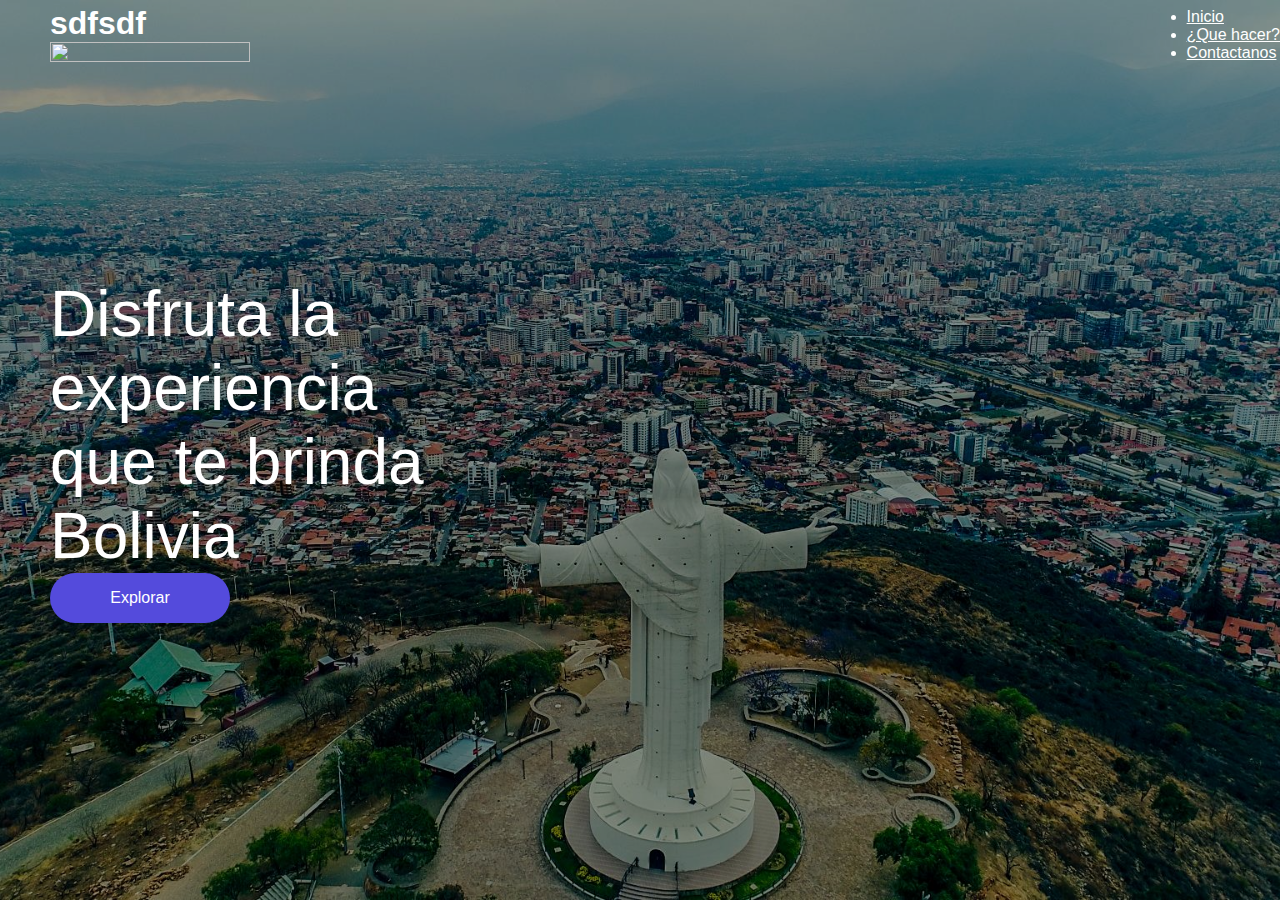
==== index.html @ 77f1763b "Cambiamos archivos" ====
<!DOCTYPE html>
<html lang="en">

<head>
  <meta charset="UTF-8">
  <meta name="viewport" content="width=device-width, initial-scale=1.0">
  <meta http-equiv="X-UA-Compatible" content="ie=edge">
  <title>Bolivia Maravillosa</title>
  <link rel="stylesheet" href="css/estilos.css">
</head>

<body>
  <header>
    <!--NAVEGACION-->
    <nav class="nav">
      <div class="logo">
        <h1>sdfsdf</h1>
        <img src="" alt="">
      </div>
      <div class="container-lista">
        <ul class="lista">
          <li><a href="">Inicio</a></li>
          <li><a href="">¿Que hacer?</a></li>
          <li><a href="">Contactanos</a></li>
        </ul>
    </nav>
    <!--IMAGEN DE LA NAVEGACION-->
      <div class="img-header">
        <div class="degrade"></div>
        <div class="bienvenido">
          <h1>Disfruta la experiencia que te brinda Bolivia</h1>
          <a class="btn" href="#">Explorar</a>
        </div>
      </div>

  </header>
</body>

</html>
---- css/estilos.css ----
*{
    font-family: 'Lato', sans-serif;
    margin: 0;
    padding: 0;
    box-sizing: border-box;
    color: #ffffff;
}
  
body{
    background: #ffffff;
    overflow-x: hidden;
}
/*NAVEGACION DEL MENU*/
header{
    width: 100%;
    position: relative;
}
.nav{
    position: absolute;
    top: 0;
    left: 0;
    width: 100%;
    height: 70px;
    display: flex;
    justify-content: space-between;
    align-items: center;
    background-attachment: transparent;
    z-index: 999;
}
.logo{
    width: 300px;
    height: auto;
    padding: 10px 50px;
}
.logo img{
    width: 100%;
    height: 100%;
    object-fit: cover;
}

/*IMG HEADER*/
.img-header{

    position: relative;
    background: url(../img/cbba.jpg);
    background-attachment: fixed;
    background-position: center;
    background-size: cover;
    width: 100%;
    height: 100vh;
    display: flex;
    justify-content: center;
    align-items: center;
}

.img-header:before {
    width: 100%;
    height: 100%;
    top: 0;
    left: 0;
    background-color: rgba(0, 0, 0, 0.4);
    content: "";
    position: absolute;
}
.bienvenido{
    position: absolute;
    padding: 50px;
    z-index: 10;
    padding-right: 815px;
}

.bienvenido h1{
    font-size: 4em;
    color: #ffffff;
    font-weight: 300;
    text-align: left;
    display: inline-block;
}
.btn{
    display: inline-block;
    min-width: 180px;
    height: 50px;
    font-weight: 500;
    background-color: #544BDC;
    line-height: 50px;
    text-align: center;
    text-decoration: none;
    border-radius: 50px 50px 50px 50px;
}
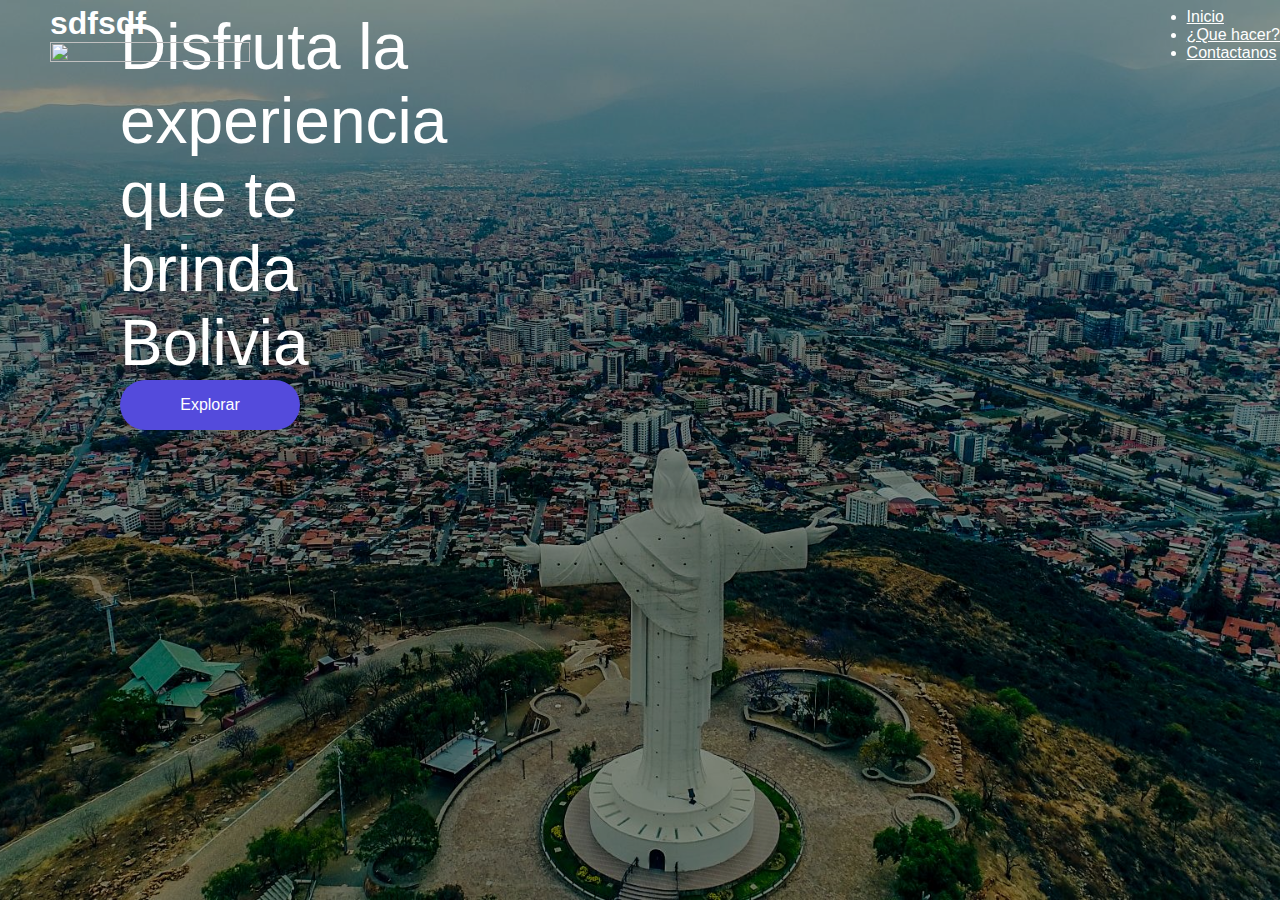
==== commit a4ef8fc0: "Areglo de html y css" ====
--- a/index.html
+++ b/index.html
@@ -24,16 +24,22 @@
           <li><a href="">Contactanos</a></li>
         </ul>
     </nav>
-    <!--IMAGEN DE LA NAVEGACION-->
-      <div class="img-header">
-        <div class="degrade"></div>
+  </header>
+  <!--IMAGEN DE LA NAVEGACION-->
+
+  <div class="img-header">
+    <div class="container-header">
+      <div class="degrade">
         <div class="bienvenido">
           <h1>Disfruta la experiencia que te brinda Bolivia</h1>
           <a class="btn" href="#">Explorar</a>
         </div>
       </div>
 
-  </header>
+    </div>
+  </div>
+
+
 </body>
 
 </html>--- a/css/estilos.css
+++ b/css/estilos.css
@@ -52,6 +52,30 @@
     justify-content: center;
     align-items: center;
 }
+*, ::after, ::before {
+    box-sizing: border-box;
+}
+div{
+    display: block;
+}
+
+.container-header{
+    height: 100%!important;
+    width: 100%;
+    padding-right: 15px;
+    padding-left: 15px;
+    margin-right: auto;
+    margin-left: auto;
+    max-width: 1140px;
+}
+
+.degrade{
+    height: 100%!important;
+    display: flex;
+    flex-wrap: wrap;
+    margin-right: -15px;
+    margin-left: -15px;
+}
 
 .img-header:before {
     width: 100%;
@@ -67,6 +91,7 @@
     padding: 50px;
     z-index: 10;
     padding-right: 815px;
+    padding-top: 10px;
 }
 
 .bienvenido h1{
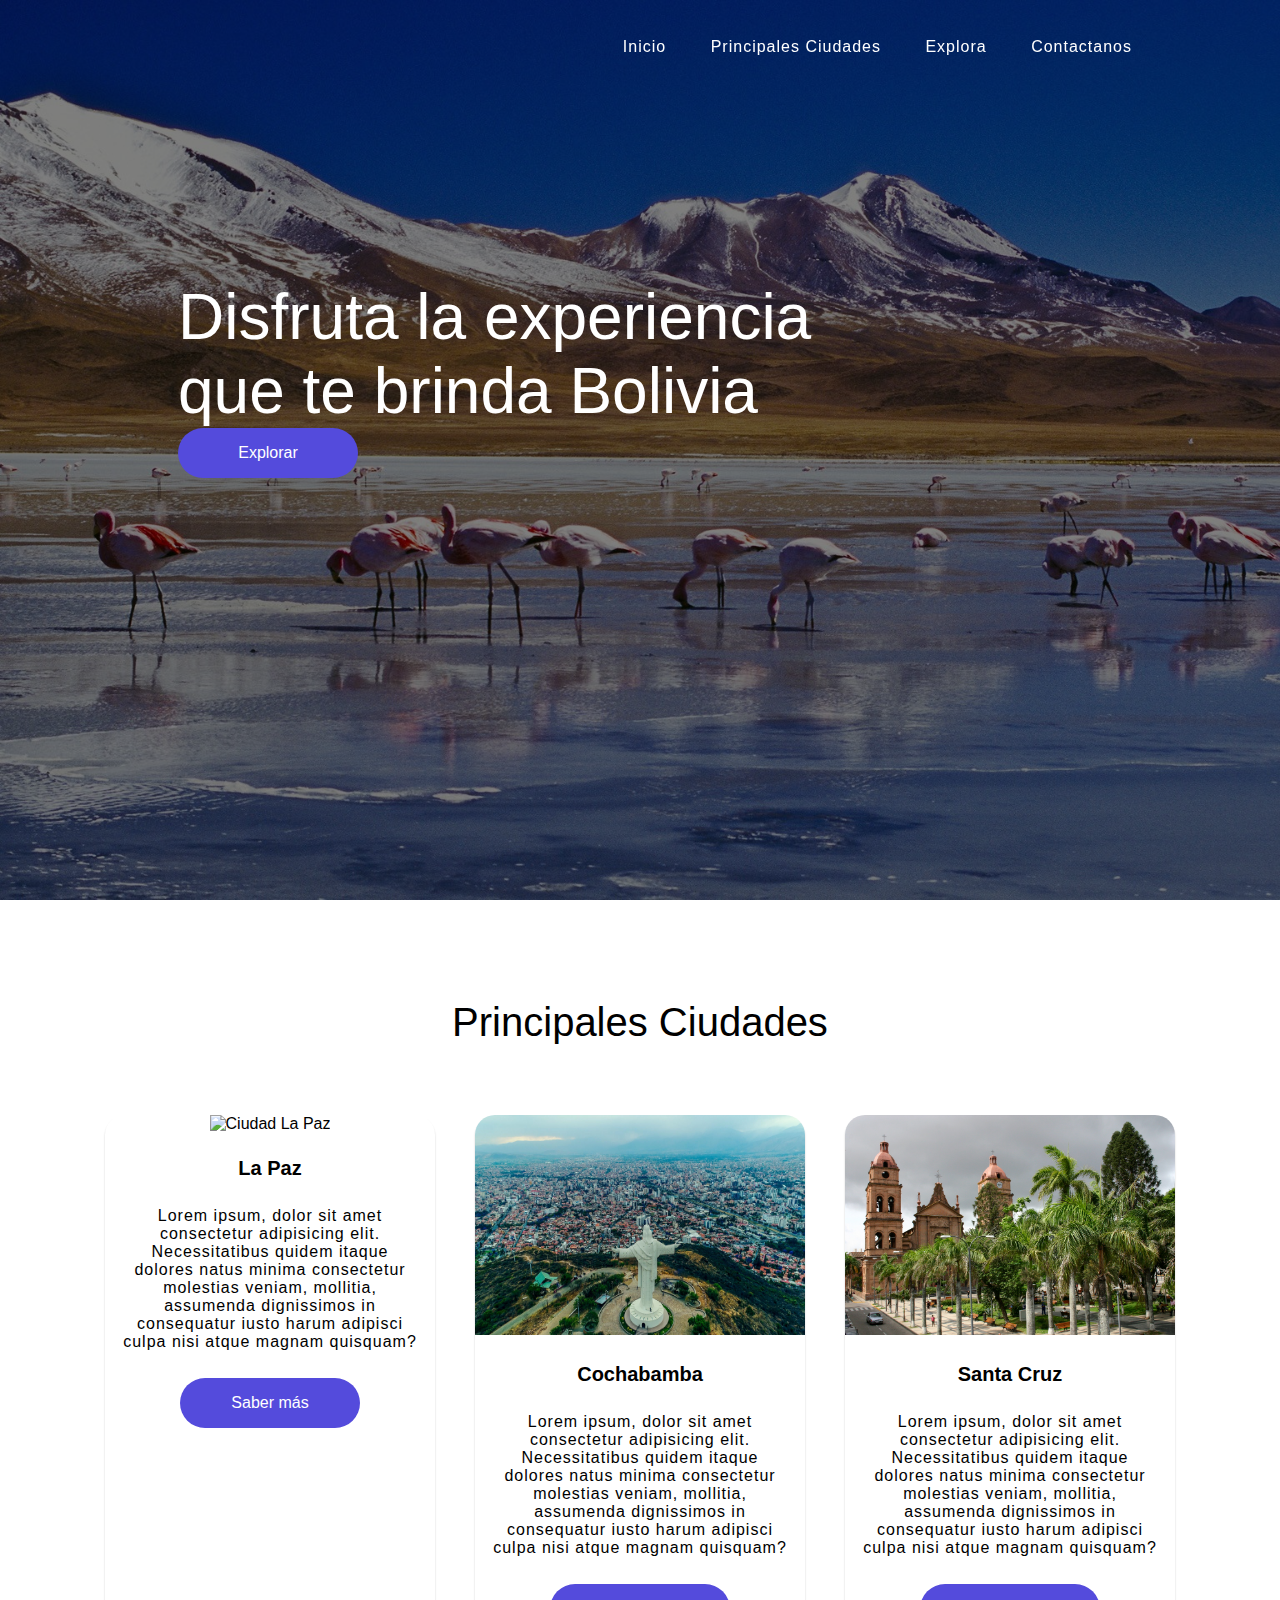
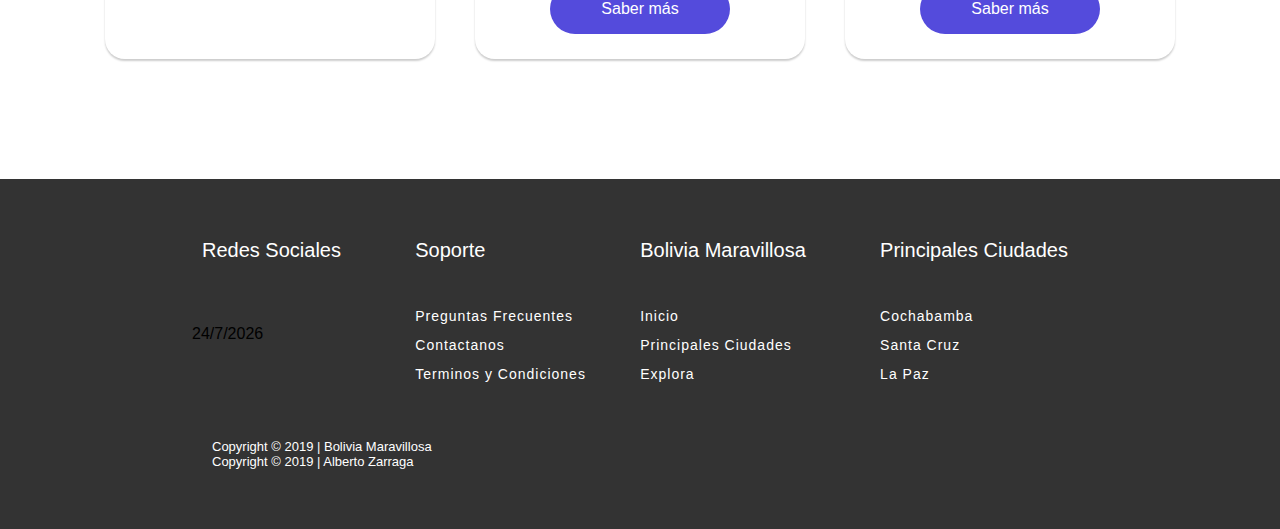
==== commit 23c6ddc5: "actualizacion de datos" ====
--- a/index.html
+++ b/index.html
@@ -7,39 +7,134 @@
   <meta http-equiv="X-UA-Compatible" content="ie=edge">
   <title>Bolivia Maravillosa</title>
   <link rel="stylesheet" href="css/estilos.css">
+  <link rel="stylesheet" href="css/pequeno.css">
+  <link rel="stylesheet" href="css/mediano.css">
+  <script src="https://kit.fontawesome.com/e8a67cfe62.js"></script>
+
 </head>
 
 <body>
-  <header>
-    <!--NAVEGACION-->
-    <nav class="nav">
+  <header class="header">
+    <div class="container">
       <div class="logo">
-        <h1>sdfsdf</h1>
-        <img src="" alt="">
-      </div>
-      <div class="container-lista">
-        <ul class="lista">
-          <li><a href="">Inicio</a></li>
-          <li><a href="">¿Que hacer?</a></li>
-          <li><a href="">Contactanos</a></li>
-        </ul>
-    </nav>
-  </header>
-  <!--IMAGEN DE LA NAVEGACION-->
 
-  <div class="img-header">
-    <div class="container-header">
-      <div class="degrade">
-        <div class="bienvenido">
-          <h1>Disfruta la experiencia que te brinda Bolivia</h1>
-          <a class="btn" href="#">Explorar</a>
-        </div>
       </div>
 
+      <nav>
+
+        <ul>
+          <li><a href="index.html">Inicio</a></li>
+          <li><a href="index.html#principales">Principales Ciudades</a></li>
+          <li><a href="html/explora.html">Explora</a></li>
+          <li><a href="html/contacto.html">Contactanos</a></li>
+        </ul>
+        <!--
+        <div class="icono" id="icono">
+          <i class="fas fa-bars"></i>
+        </div>
+        <div class="enlaces uno enlaces2" id="enlaces">
+          <a href="index.html">Inicio</a>
+          <a href="">Principales Ciudades</a>
+          <a href="">Explora</a></li>
+          <a href="html/contacto.html">Contactanos</a>
+        </div>-->
+      </nav>
+
+    </div>
+  </header>
+
+
+  <!--IMAGEN DE LA NAVEGACION-->
+  <div class="img-header" style="background-image: url(img/bolivia.jpg)"">
+    <div class=" container-header">
+    <div class="degrade">
+      <div class="bienvenido">
+        <h1>Disfruta la experiencia que te brinda Bolivia</h1>
+        <a class="btn" href="#">Explorar</a>
+      </div>
+    </div>
+
+  </div>
+  </div>
+
+  <h1 class="title" id="principales">Principales Ciudades</h1>
+  <div class="container-ciudades">
+    <div class="card">
+      <img src="img/lapaz.jpg" alt="Ciudad La Paz">
+      <h4>La Paz</h4>
+      <p>Lorem ipsum, dolor sit amet consectetur adipisicing elit. Necessitatibus quidem itaque dolores natus minima
+        consectetur molestias veniam, mollitia, assumenda dignissimos in consequatur iusto harum adipisci culpa nisi
+        atque magnam quisquam?</p>
+      <a href="html/lapaz.html" class="btn">Saber más</a>
+    </div>
+    <div class="card">
+      <img src="img/cbba.jpg" alt="Ciudad La Paz">
+      <h4>Cochabamba</h4>
+      <p>Lorem ipsum, dolor sit amet consectetur adipisicing elit. Necessitatibus quidem itaque dolores natus minima
+        consectetur molestias veniam, mollitia, assumenda dignissimos in consequatur iusto harum adipisci culpa nisi
+        atque magnam quisquam?</p>
+      <a href="html/cochabamba.html" class="btn">Saber más</a>
+    </div>
+    <div class="card">
+      <img src="img/santacruz.jpg" alt="Ciudad La Paz">
+      <h4>Santa Cruz</h4>
+      <p>Lorem ipsum, dolor sit amet consectetur adipisicing elit. Necessitatibus quidem itaque dolores natus minima
+        consectetur molestias veniam, mollitia, assumenda dignissimos in consequatur iusto harum adipisci culpa nisi
+        atque magnam quisquam?</p>
+      <a href="html/santacruz.html" class="btn">Saber más</a>
     </div>
   </div>
 
+  <!--PIE DE PAGINA-->
+  <footer>
+    <div class="container-footer-all">
+      <div class="container-footer">
+        <div class="logo-redes">
+          <h2 class="h2-footer">Redes Sociales</h2>
+          <i class="fab fa-facebook icon-social"></i>
+          <i class="fab fa-twitter icon-social"></i>
+          <i class="fab fa-instagram icon-social"></i>
+          <i class="fab fa-youtube icon-social"></i>
+          <div>
+            <script>
+              var f = new Date();
+              document.write(f.getDate() + "/" + (f.getMonth() + 1) + "/" + f.getFullYear());
+            </script>
+          </div>
+        </div>
+        <div class="soporte">
+          <h2 class="h2-footer">Soporte</h2>
+          <ul>
+            <li class="list-footer"><a class="a-footer" href="">Preguntas Frecuentes</a></li>
+            <li class="list-footer"><a class="a-footer" href="/html/contacto.html">Contactanos</a></li>
+            <li class="list-footer"><a class="a-footer" href="">Terminos y Condiciones</a></li>
+          </ul>
+        </div>
+        <div class="listas-footer">
+          <h2 class="h2-footer">Bolivia Maravillosa</h2>
+          <ul>
+            <li class="list-footer"><a class="a-footer" href="index.html">Inicio</a></li>
+            <li class="list-footer"><a class="a-footer" href="index.html#principales">Principales Ciudades</a></li>
+            <li class="list-footer"><a class="a-footer" href="html/explora.html">Explora</a></li>
+          </ul>
+        </div>
+        <div class="ciudades">
+          <h2 class="h2-footer">Principales Ciudades</h2>
+          <ul>
+            <li class="list-footer"><a class="a-footer" href="html/cochabamba.html">Cochabamba</a></li>
+            <li class="list-footer"><a class="a-footer" href="html/santacruz.html">Santa Cruz</a></li>
+            <li class="list-footer"><a class="a-footer" href="html/lapaz.html">La Paz</a></li>
+          </ul>
+        </div>
+      </div>
+      <div class="copy">
+        <p>Copyright © 2019 | Bolivia Maravillosa</p>
+        <p>Copyright © 2019 | Alberto Zarraga</p>
+      </div>
+    </div>
 
+  </footer>
+  <script src="js/main.js"></script>
 </body>
 
 </html>--- a/css/estilos.css
+++ b/css/estilos.css
@@ -2,47 +2,92 @@
     font-family: 'Lato', sans-serif;
     margin: 0;
     padding: 0;
+}
+header{
+    width: 100%;
+    height: 100px;;
+    /*background-color: rgba(0, 0, 0, 0.4);*/ /*ARREGLAR ESTO*/
+    position: fixed;/*
+    background-size: cover;
+    background-position: center;
+    overflow: hidden;*/
+    z-index: 99;
+}/*
+header::before{
+    position: fixed;
+}*/
+.container{
+    width: 80%;
+    height: 100px;;
+    /*background: red;*/
+    margin: auto;
+    height: 100%!important;
+    flex-wrap: wrap;
+    display: flex;
+    position: relative;
+    align-items: center!important;
+}
+.logo{
+    width: 30%;
+    height: 100px;;
+    /*background: blue;*/
+    float: left;
+    padding: 10px;
     box-sizing: border-box;
-    color: #ffffff;
-}
-  
-body{
-    background: #ffffff;
-    overflow-x: hidden;
-}
-/*NAVEGACION DEL MENU*/
-header{
-    width: 100%;
+}/*
+.logo img{
+
+}*/
+
+/*menu responsive*/
+.icono, .menu {
+    display: none;
+}
+
+
+/*menu*/
+nav{
+    width: 70%;
+    height: 70px;
+    /*background: olive;*/
+    float: left;
+    text-align: right;
+    box-sizing: border-box;
+    /*No usar esto solo en el responsive*/
+    /*display: flex;*/
+}
+nav ul li{
+    display: inline-block;
+    padding: 20px;
+    margin: auto;
+}
+nav ul li a/*.enlaces a*/{
+    color: white;
+    text-decoration: none;
+    font-size: 1rem;
+    font-weight: 400;
+    line-height: 1.5;
+    letter-spacing: 1px;
+    /*
+    display: inline-block;
+    padding: 20px;
+    margin: auto;
+    */
+}
+.enlaces2{
+    /*position: fixed;*/
+    height: 100vh;
+    right: 0;
+    justify-content: space-around;
+    align-items: center;
+}
+
+
+
+.img-header{
+    
     position: relative;
-}
-.nav{
-    position: absolute;
-    top: 0;
-    left: 0;
-    width: 100%;
-    height: 70px;
-    display: flex;
-    justify-content: space-between;
-    align-items: center;
-    background-attachment: transparent;
-    z-index: 999;
-}
-.logo{
-    width: 300px;
-    height: auto;
-    padding: 10px 50px;
-}
-.logo img{
-    width: 100%;
-    height: 100%;
-    object-fit: cover;
-}
-
-/*IMG HEADER*/
-.img-header{
-
-    position: relative;
-    background: url(../img/cbba.jpg);
+    /*background: url(../img/bolivia.jpg);*/
     background-attachment: fixed;
     background-position: center;
     background-size: cover;
@@ -51,22 +96,38 @@
     display: flex;
     justify-content: center;
     align-items: center;
-}
+    z-index: 98;
+}
+
+.img-header-information{
+    position: relative;
+    background-position: center;
+    background-size: cover;
+    z-index: 1;
+    height: 500px;
+    width: 100%;
+}
+
 *, ::after, ::before {
     box-sizing: border-box;
 }
 div{
     display: block;
 }
-
+ul{
+    list-style: none;
+}
+label{
+    color: #ffffff;
+}
 .container-header{
     height: 100%!important;
-    width: 100%;
+    width: 80%;
     padding-right: 15px;
     padding-left: 15px;
     margin-right: auto;
     margin-left: auto;
-    max-width: 1140px;
+    /*max-width: 1140px;*/
 }
 
 .degrade{
@@ -77,21 +138,64 @@
     margin-left: -15px;
 }
 
-.img-header:before {
+.img-header:after, .img-header-information:after {
+    content: '';
+    position: absolute;
     width: 100%;
     height: 100%;
     top: 0;
     left: 0;
-    background-color: rgba(0, 0, 0, 0.4);
+    background-color: rgba(0, 0, 0, 0.5);
+    z-index: -1;
+}
+
+.img-header-information:before{
+    width: calc(50% - 112px);
+    height: 100%;
+    top: 0;
+    left: 0;
+    background-color: rgba(0, 0, 0, 0.6);
     content: "";
     position: absolute;
 }
-.bienvenido{
+.bienvenido-information h1{
+    color: #fff;
+    font-size: 60px;
+    line-height: 1;
+    margin-bottom: 70px;
+    
+}
+.bienvenido-information p a{
+    color: #fff;
+    margin-right: 15px;
+    display: inline-block;
+    text-decoration: none;
+    font-weight: 600;
+    outline: none;
+}
+.fas{
+    display: inline-block;
+    padding: 5px;
+    padding-right: 20px;
+    color: #ffffff;
+}
+
+.bienvenido-information > p{
+    color: #fff;
+    font-size: 14px;
+    font-weight: 600;
+    margin-bottom: 20px;
+}
+
+.bienvenido p i{
+    width: 35px;
+}
+
+.bienvenido, .bienvenido-information{
     position: absolute;
     padding: 50px;
-    z-index: 10;
-    padding-right: 815px;
-    padding-top: 10px;
+    width: 50%;
+    padding-top: 150px;
 }
 
 .bienvenido h1{
@@ -111,4 +215,305 @@
     text-align: center;
     text-decoration: none;
     border-radius: 50px 50px 50px 50px;
-}
+    color: white;
+}
+
+/*HOME INFORMATION*/
+.container-information{
+    width: 100%;
+    max-width: 1200px;
+    margin: auto;
+    padding: 40px;
+}
+
+.container-info{
+    width: 80%;
+    height: auto;
+    margin: auto;
+    display: flex;
+    justify-content: space-between;
+}
+form{
+    display: block;
+}
+.div-info{
+    position: relative;
+    width: 100%;
+    min-height: 1px;
+    padding-right: 15px;
+    padding-left: 15px;
+}
+.formulario-information{
+    width: 600px;
+    /*background-color: yellow;*/
+    margin-right: 67.5px;
+    
+}
+.mapa-information{
+    width: 600px;
+    /*background-color: red;*/
+    
+}
+.form-control{
+    border: none;
+    border-bottom: 1px solid #c1c1c1;
+    border-radius: 0;
+    margin-bottom: 20px;
+    padding: 15px 0;
+    font-size: 15px;
+    line-height: 1;
+    background-color: transparent;
+    color: rgba(51, 51, 51, 0.60);
+    display: block;
+    width: 100%;
+    background-image: none;
+    background-clip: padding-box;
+}
+.div-titulo h2{
+    font-size: 22px;
+    font-weight: 600;
+    line-height: 1;
+    margin-bottom: 40px;
+    padding-right: 15px;
+    padding-left: 15px;
+}
+input[type="submit"]{
+    display: inline-block;
+    min-width: 180px;
+    height: 50px;
+    font-weight: 500;
+    
+    line-height: 50px;
+    text-align: center;
+    text-decoration: none;
+    border-radius: 50px 50px 50px 50px;
+    color: black;
+    border-style: none;
+}
+input[type="submit"]:hover{
+    cursor: pointer;
+    background-color: #544BDC;
+    color: white;
+    transition: all 300ms;
+}
+
+
+
+
+
+
+
+/*card*/
+.title{
+    text-align: center;
+    font-size: 40px;
+    margin-top: 100px;
+    font-weight: 100;
+    margin-bottom: 50px;
+}
+
+.container-ciudades{
+    width: 100%;
+    max-width: 1200px;
+    height: auto;
+    display: flex;
+    flex-wrap: wrap;
+    justify-content: center;
+    margin: auto;
+    margin-bottom: 100px;
+}
+.container-ciudades .card{
+    width: 330px;
+    height: auto;
+    border-radius: 20px;
+    box-shadow: 0 2px 2px rgba(0, 0, 0, 0.2);
+    overflow: hidden;
+    margin: 20px;
+    text-align: center;
+    transition: all 0.25s;
+}
+
+.container-ciudades .card:hover{
+    transform: translateY(-15px);
+    box-shadow: 0 12px 16px rgba(0, 0, 0, 0.2);
+
+}
+.container-ciudades .card img{
+    width: 330px;
+    height: 220px;
+}
+.container-ciudades .card h4{
+    font-weight: 600;
+    font-size: 20px;
+    margin-top: 12px;
+    padding: 12px;
+}
+.container-ciudades .card p{
+    padding: 15px;
+    font-size: 16px;
+    font-weight: 300;
+    display: block;
+    letter-spacing: 1px;
+    margin-bottom: 12px;
+}
+
+.container-ciudades .card a{
+    font-weight: 500;
+    text-decoration: none;
+    display: block;
+    /*padding: 20px;*/
+    width: 50%;
+    margin: auto;
+    margin-bottom: 25px;
+}
+
+
+
+
+
+
+
+
+/*FOOTER*/
+footer{
+    width: 100%;
+    background-color: #333333;
+    
+}
+.container-footer{
+    width: 80%;
+    height: auto;
+    margin: auto;
+    
+    display: flex;
+    justify-content: space-between; 
+    
+}
+.logo-redes{
+    /*width: 25%;
+    /*background-color: red;*/
+    /*float: left;
+    padding: 20px;
+    max-width: 400px;
+    display: flex;*/
+    max-width: 400px;
+}
+
+.soporte{
+    /*width: 25%;
+    /*background-color: yellow;*/
+   /* float: left;
+    padding: 20px;
+    max-width: 400px;
+    display: flex;*/
+    max-width: 400px;
+}
+
+.listas-footer{
+    /*width: 25%;
+    /*background-color: green;*/
+    /*float: left;
+    padding: 20px;
+    max-width: 400px;
+    display: flex;*/
+    max-width: 400px;
+}
+.ciudades{
+    /*width: 25%;
+    /*background-color: salmon;*/
+    /*float: left;
+    padding: 10px;
+    max-width: 400px;
+    display: flex;*/
+    max-width: 400px;
+}
+.copy{
+    width: 80%;
+    /*background-color: blue;*/
+    margin: auto;
+    text-align: left;
+    padding: 20px;
+    color: white;
+    display: block;
+    font-size: 13px;
+    margin-top: 30px;
+}
+.list-footer{
+    padding: 4px 0;
+    margin: auto;
+    line-height: 20px;
+    padding-left: 10px;
+}
+.a-footer{
+    color: white;
+    text-decoration: none;
+    font-size: 14px;
+    line-height: 1.5;
+    letter-spacing: 1px;
+}
+.h2-footer{
+    padding: 20px;
+    padding-left: 10px;
+    margin: auto;
+    font-size: 20px;
+    color: white;
+    margin: 0 0 20px;
+    font-weight: 400;
+}
+.icon-social{
+    color: white;
+    margin: auto;
+    font-size: 20px;
+    padding: 4px 0;
+    padding-left: 10px;
+}
+.container-footer-all{
+
+    width: 100%;
+    max-width: 1200px;
+    margin: auto;
+    padding: 40px;
+
+}
+
+
+
+@media screen and (max-width: 1200px){
+    
+
+.icono{
+display: flex;
+    justify-content: center;
+    height: 70px;
+    align-items: center;
+    color: #fff;
+    background: transparent;
+    padding: 20px;
+    z-index: 2003;
+    cursor: pointer;
+    margin-right: 40px;
+}
+
+.enlaces{
+    position: fixed;
+    height: 100vh;
+    right: 0;
+    width: 100%;
+    flex-direction: column;
+    transition: all 1s ease;
+    z-index: 2002;
+    justify-content: space-around;
+    align-items: center;
+    background: linear-gradient(to right, #eea849, #f46b45);
+    
+}
+
+.uno{
+    clip-path: circle(0% at 100% 0%)
+}
+.dos{
+    clip-path: circle(150% at 100% 0%);
+}
+
+}
+
--- a/css/pequeno.css
+++ b/css/pequeno.css
@@ -0,0 +1,98 @@
+@media (min-width: 360px) and (max-width: 420px) { 
+
+    .container-footer, .container-info{
+        flex-wrap: wrap;
+    }
+    .logo-redes{
+        width: 100%;
+    }
+    .soporte, .listas-footer, .ciudades{
+        margin-top: 40px;
+    }
+    .h2-footer{
+        margin-bottom: 10px;
+        padding: 10px;
+    }
+    .bienvenido{
+        position: absolute;
+        padding: 5px;
+        padding-top: 220px;
+        width: 60%;
+        margin-left: 20px;
+    }
+    .bienvenido h1{
+        font-size: 2em;
+    }
+    .btn {
+        margin-top: 20px;
+    }
+    .img-header-information:before{
+        width: 70%;
+    }
+    .container.header{
+        width: 70%;
+    }
+    .bienvenido-information{
+        padding: 15px;
+        width: 90%;
+        padding-top: 150px;
+        padding-right: 0;
+        padding-left: 10px;
+        
+    }
+    .container-header{
+        width: 95%;
+    }
+    
+    .bienvenido-information h1 {
+        color: #fff;
+        font-size: 45px;
+        line-height: 1;
+        margin-bottom: 70px;
+    }
+    .formulario-information {
+        width: 100%;
+        margin-right: 0;
+        padding: 50px 15px;
+    }
+    .container-info{
+        width: 100%;
+    }
+    .container-information{
+        padding: 10px;
+    }
+
+    /*Navegacion*/
+    nav {
+        margin: 0 auto;
+        max-width: 760px;
+        background-color: #000;
+        height: auto;
+    }
+    .navigation {
+        list-style: none;
+        text-align: center;
+        padding: 0;
+    }
+    .navigation li:first-child {
+        display: block;
+    }
+    .navigation li {
+        display: none;
+    }
+    .navigation a {
+        display: block;
+        color: #fff;
+        padding: 0.75rem;
+        text-align: center;
+        text-decoration: none;
+    }
+    .navigation a:hover {
+        color: #000;
+        color: #fff;
+        font-weight: 700;
+    }
+    .responsive li {
+        display: block;
+    }
+}--- a/css/mediano.css
+++ b/css/mediano.css
@@ -0,0 +1,37 @@
+@media (min-width: 768px) and (max-width: 1025px) { 
+.bienvenido{
+    position: absolute;
+    padding: 50px;
+    width: 60%;
+    padding-top: 290px;
+}
+
+}
+
+@media  (min-width: 768px) and (max-width: 1000px){
+    .bienvenido{
+        position: absolute;
+        padding: 50px;
+        width: 80%;
+        padding-top: 290px;
+    }
+}
+/*Para Horizontal*/
+@media (min-width: 1300px) and (max-width: 1360px){
+    .bienvenido{
+        position: absolute;
+        padding: 50px;
+        width: 50%;
+        padding-top: 250px;
+    
+    }
+}
+@media (min-width: 1024px) and (max-width: 1300px){
+    .bienvenido{
+        position: absolute;
+        padding: 50px;
+        width: 60%;
+        padding-top: 280px;
+    
+    }
+}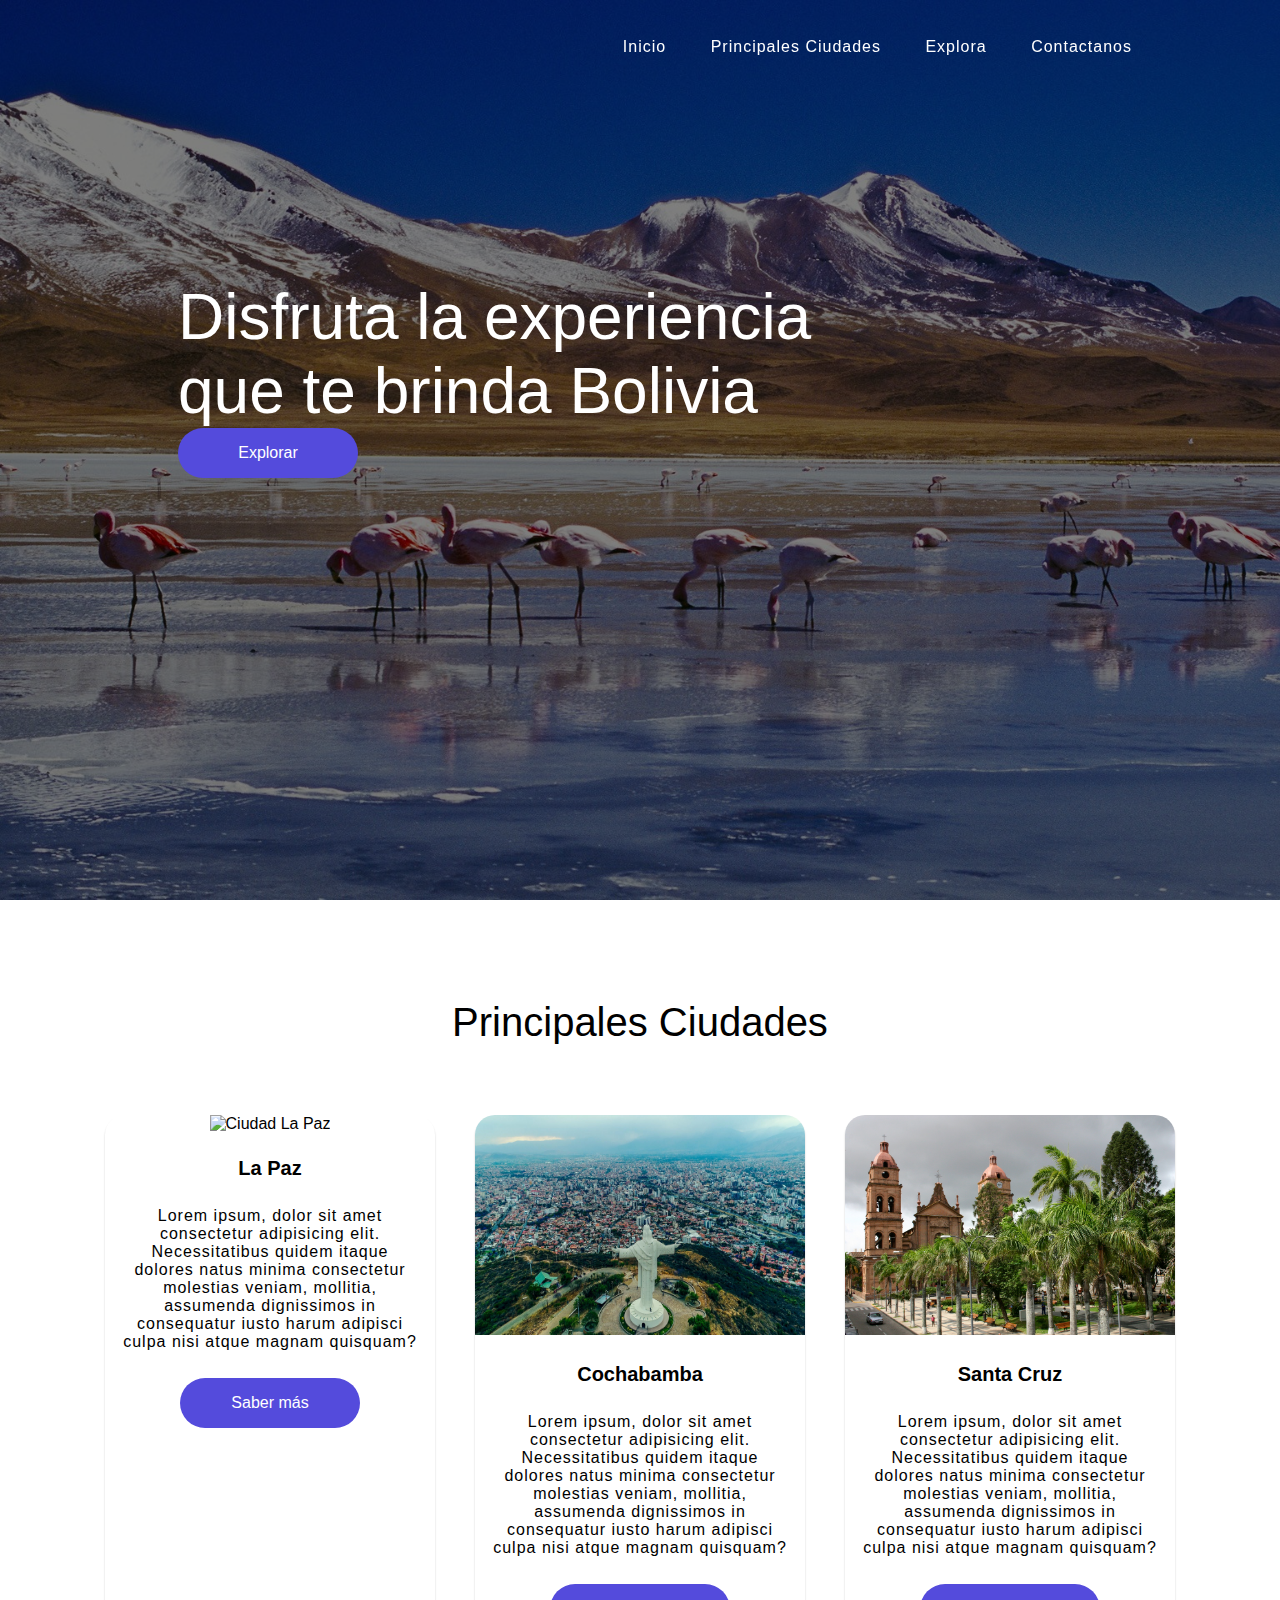
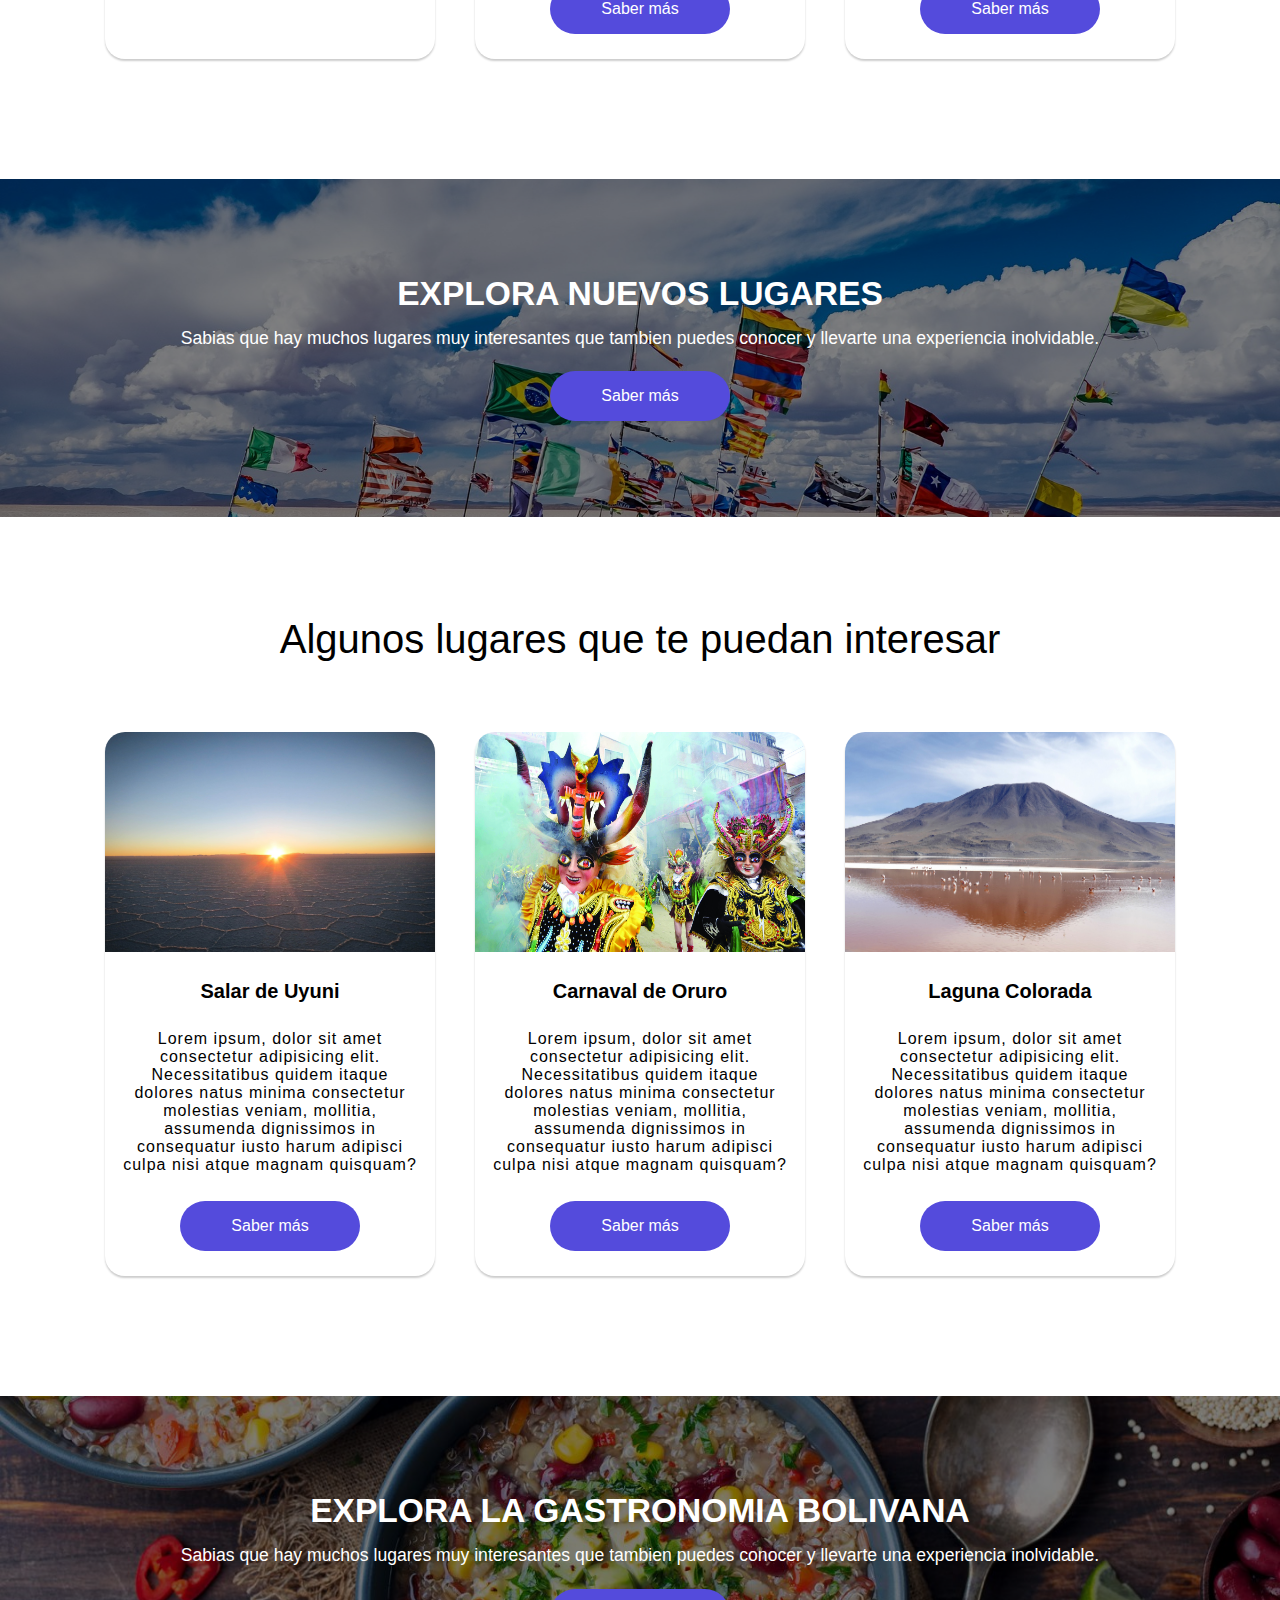
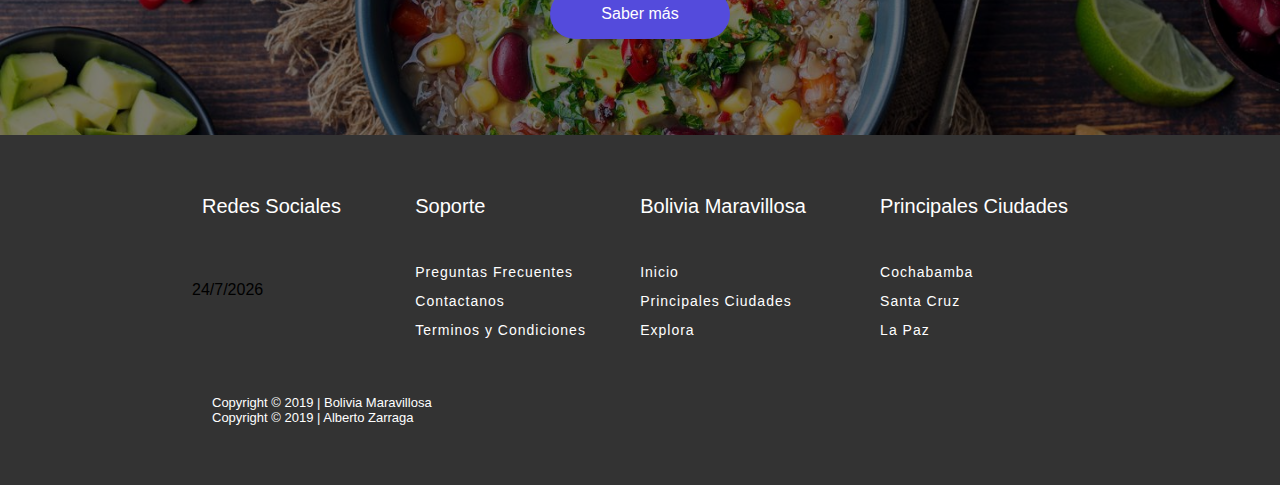
==== commit 842cf865: "Nuevos archivos" ====
--- a/index.html
+++ b/index.html
@@ -28,16 +28,6 @@
           <li><a href="html/explora.html">Explora</a></li>
           <li><a href="html/contacto.html">Contactanos</a></li>
         </ul>
-        <!--
-        <div class="icono" id="icono">
-          <i class="fas fa-bars"></i>
-        </div>
-        <div class="enlaces uno enlaces2" id="enlaces">
-          <a href="index.html">Inicio</a>
-          <a href="">Principales Ciudades</a>
-          <a href="">Explora</a></li>
-          <a href="html/contacto.html">Contactanos</a>
-        </div>-->
       </nav>
 
     </div>
@@ -45,18 +35,19 @@
 
 
   <!--IMAGEN DE LA NAVEGACION-->
-  <div class="img-header" style="background-image: url(img/bolivia.jpg)"">
+  <div class="img-header" style="background-image: url(img/bolivia.jpg)">
     <div class=" container-header">
-    <div class="degrade">
-      <div class="bienvenido">
-        <h1>Disfruta la experiencia que te brinda Bolivia</h1>
-        <a class="btn" href="#">Explorar</a>
+      <div class="degrade">
+        <div class="bienvenido">
+          <h1>Disfruta la experiencia que te brinda Bolivia</h1>
+          <a class="btn" href="#">Explorar</a>
+        </div>
       </div>
+
     </div>
-
-  </div>
   </div>
 
+  <!--SECCIONDE PRINCIPALES CIUDADES-->
   <h1 class="title" id="principales">Principales Ciudades</h1>
   <div class="container-ciudades">
     <div class="card">
@@ -84,6 +75,62 @@
       <a href="html/santacruz.html" class="btn">Saber más</a>
     </div>
   </div>
+
+  <!--bACKGROUND DE IMAGEN-->
+  <div class="section-info" style="background-image: url(img/bolivia2.jpg)">
+    <div class="section-container">
+      <div class="bienvenido-section">
+        <h2>Explora nuevos lugares</h2>
+        <h4>Sabias que hay muchos lugares muy interesantes que tambien
+          puedes conocer y llevarte una experiencia inolvidable.
+        </h4>
+        <a href="html/explora.html" class="btn">Saber más</a>
+      </div>
+    </div>
+  </div>
+
+
+  <h1 class="title" id="principales">Algunos lugares que te puedan interesar</h1>
+  <div class="container-ciudades">
+    <div class="card">
+      <img src="img/uyuni.jpg" alt="Ciudad La Paz">
+      <h4>Salar de Uyuni</h4>
+      <p>Lorem ipsum, dolor sit amet consectetur adipisicing elit. Necessitatibus quidem itaque dolores natus minima
+        consectetur molestias veniam, mollitia, assumenda dignissimos in consequatur iusto harum adipisci culpa nisi
+        atque magnam quisquam?</p>
+      <a href="html/lapaz.html" class="btn">Saber más</a>
+    </div>
+    <div class="card">
+      <img src="img/carnaval.jpg" alt="Ciudad La Paz">
+      <h4>Carnaval de Oruro</h4>
+      <p>Lorem ipsum, dolor sit amet consectetur adipisicing elit. Necessitatibus quidem itaque dolores natus minima
+        consectetur molestias veniam, mollitia, assumenda dignissimos in consequatur iusto harum adipisci culpa nisi
+        atque magnam quisquam?</p>
+      <a href="" class="btn">Saber más</a>
+    </div>
+    <div class="card">
+      <img src="img/lagunacolorada.jpg" alt="Ciudad La Paz">
+      <h4>Laguna Colorada</h4>
+      <p>Lorem ipsum, dolor sit amet consectetur adipisicing elit. Necessitatibus quidem itaque dolores natus minima
+        consectetur molestias veniam, mollitia, assumenda dignissimos in consequatur iusto harum adipisci culpa nisi
+        atque magnam quisquam?</p>
+      <a href="" class="btn">Saber más</a>
+    </div>
+  </div>
+
+  <!--bACKGROUND DE IMAGEN-->
+  <div class="section-info" style="background-image: url(img/comida.jpg)">
+    <div class="section-container">
+      <div class="bienvenido-section">
+        <h2>Explora la gastronomia Bolivana</h2>
+        <h4>Sabias que hay muchos lugares muy interesantes que tambien
+          puedes conocer y llevarte una experiencia inolvidable.
+        </h4>
+        <a href="html/explora.html" class="btn">Saber más</a>
+      </div>
+    </div>
+  </div>
+
 
   <!--PIE DE PAGINA-->
   <footer>
--- a/css/estilos.css
+++ b/css/estilos.css
@@ -138,7 +138,7 @@
     margin-left: -15px;
 }
 
-.img-header:after, .img-header-information:after {
+.img-header:after, .img-header-information:after, .section-info:after {
     content: '';
     position: absolute;
     width: 100%;
@@ -148,7 +148,6 @@
     background-color: rgba(0, 0, 0, 0.5);
     z-index: -1;
 }
-
 .img-header-information:before{
     width: calc(50% - 112px);
     height: 100%;
@@ -368,11 +367,41 @@
 }
 
 
-
-
-
-
-
+/*SECTION*/
+.section-info{
+    /*background-attachment: fixed;*/
+    position: relative;
+    background-size: cover;
+    background-position: center;
+    text-align: center;
+    padding-bottom: 2rem;
+    color: #fff;
+    width: 100%;
+    padding: 6rem 0;
+    z-index: 98;
+    height: auto;
+    display: flex;
+    justify-content: center;
+    align-items: center;
+
+}
+.section-info h2{
+    padding-bottom: 1rem;
+    font-weight: 700;
+    text-transform: uppercase;
+    font-size: 2.1rem;
+    position: relative;
+}
+.section-info h4{
+    margin-bottom: .5rem;
+    font-family: inherit;
+    font-weight: 500;
+    line-height: 1.1;
+    font-size: 1.1rem;
+}
+.section-info a{
+    margin-top: 15px;
+}
 
 /*FOOTER*/
 footer{
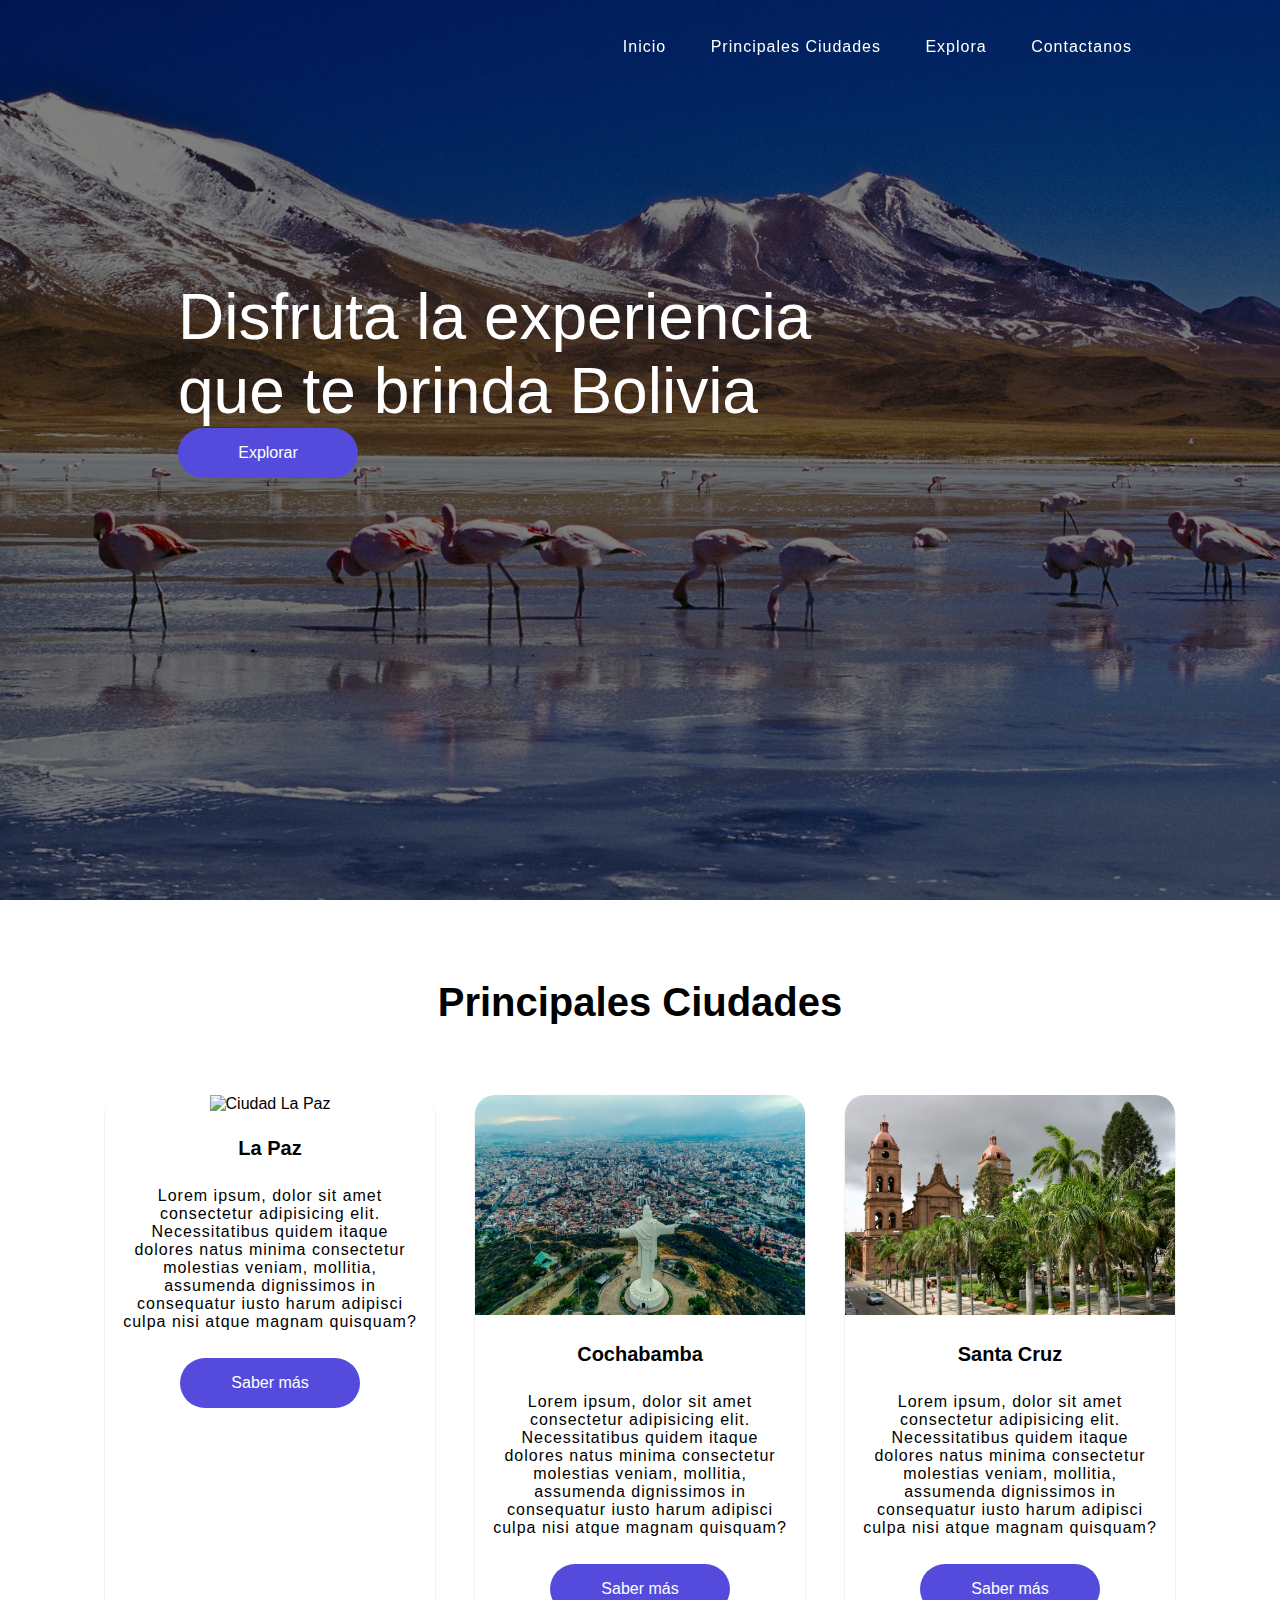
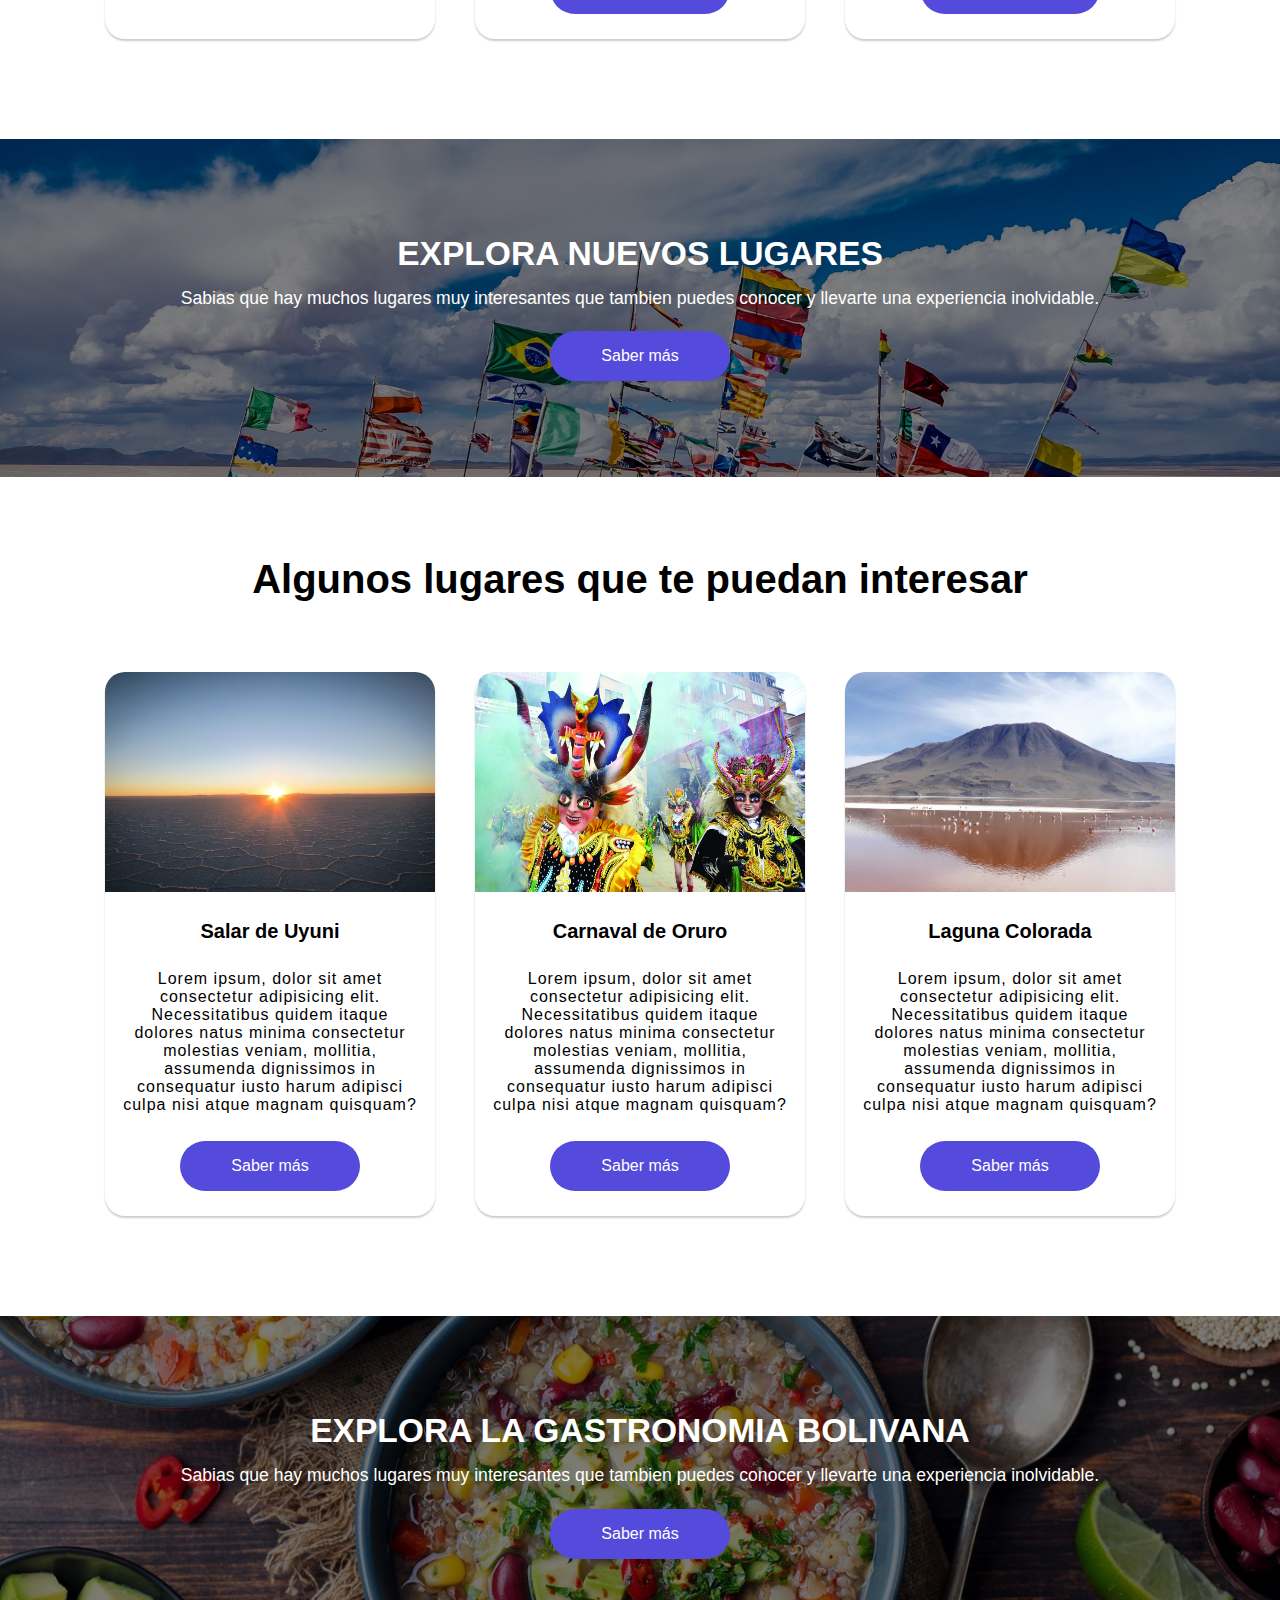
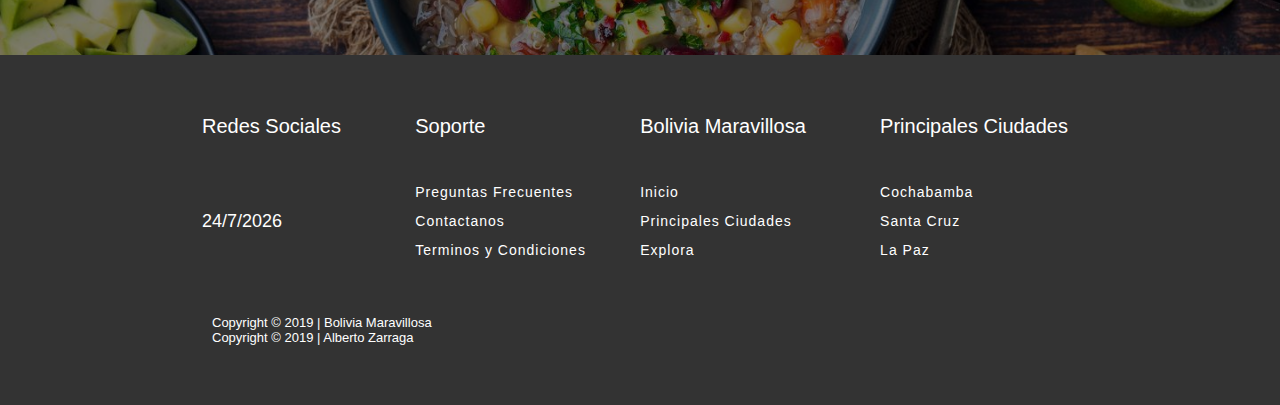
==== commit c53ede16: "Nuevos archivos y actualizaciones" ====
--- a/index.html
+++ b/index.html
@@ -98,7 +98,7 @@
       <p>Lorem ipsum, dolor sit amet consectetur adipisicing elit. Necessitatibus quidem itaque dolores natus minima
         consectetur molestias veniam, mollitia, assumenda dignissimos in consequatur iusto harum adipisci culpa nisi
         atque magnam quisquam?</p>
-      <a href="html/lapaz.html" class="btn">Saber más</a>
+      <a href="" class="btn">Saber más</a>
     </div>
     <div class="card">
       <img src="img/carnaval.jpg" alt="Ciudad La Paz">
@@ -142,11 +142,8 @@
           <i class="fab fa-twitter icon-social"></i>
           <i class="fab fa-instagram icon-social"></i>
           <i class="fab fa-youtube icon-social"></i>
-          <div>
-            <script>
-              var f = new Date();
-              document.write(f.getDate() + "/" + (f.getMonth() + 1) + "/" + f.getFullYear());
-            </script>
+          <div class="hora">
+              <script src="js/hora.js"></script>
           </div>
         </div>
         <div class="soporte">
--- a/css/estilos.css
+++ b/css/estilos.css
@@ -12,10 +12,7 @@
     background-position: center;
     overflow: hidden;*/
     z-index: 99;
-}/*
-header::before{
-    position: fixed;
-}*/
+}
 .container{
     width: 80%;
     height: 100px;;
@@ -30,7 +27,6 @@
 .logo{
     width: 30%;
     height: 100px;;
-    /*background: blue;*/
     float: left;
     padding: 10px;
     box-sizing: border-box;
@@ -49,45 +45,29 @@
 nav{
     width: 70%;
     height: 70px;
-    /*background: olive;*/
     float: left;
     text-align: right;
     box-sizing: border-box;
-    /*No usar esto solo en el responsive*/
-    /*display: flex;*/
 }
 nav ul li{
     display: inline-block;
     padding: 20px;
     margin: auto;
 }
-nav ul li a/*.enlaces a*/{
+nav ul li a{
     color: white;
     text-decoration: none;
     font-size: 1rem;
     font-weight: 400;
     line-height: 1.5;
     letter-spacing: 1px;
-    /*
-    display: inline-block;
-    padding: 20px;
-    margin: auto;
-    */
-}
-.enlaces2{
-    /*position: fixed;*/
-    height: 100vh;
-    right: 0;
-    justify-content: space-around;
-    align-items: center;
-}
-
+
+}
 
 
 .img-header{
     
     position: relative;
-    /*background: url(../img/bolivia.jpg);*/
     background-attachment: fixed;
     background-position: center;
     background-size: cover;
@@ -127,7 +107,6 @@
     padding-left: 15px;
     margin-right: auto;
     margin-left: auto;
-    /*max-width: 1140px;*/
 }
 
 .degrade{
@@ -200,7 +179,7 @@
 .bienvenido h1{
     font-size: 4em;
     color: #ffffff;
-    font-weight: 300;
+    font-weight: 500;
     text-align: left;
     display: inline-block;
 }
@@ -244,13 +223,11 @@
 }
 .formulario-information{
     width: 600px;
-    /*background-color: yellow;*/
     margin-right: 67.5px;
     
 }
 .mapa-information{
     width: 600px;
-    /*background-color: red;*/
     
 }
 .form-control{
@@ -306,8 +283,7 @@
 .title{
     text-align: center;
     font-size: 40px;
-    margin-top: 100px;
-    font-weight: 100;
+    margin-top: 80px;
     margin-bottom: 50px;
 }
 
@@ -319,7 +295,7 @@
     flex-wrap: wrap;
     justify-content: center;
     margin: auto;
-    margin-bottom: 100px;
+    margin-bottom: 80px;
 }
 .container-ciudades .card{
     width: 330px;
@@ -350,7 +326,6 @@
 .container-ciudades .card p{
     padding: 15px;
     font-size: 16px;
-    font-weight: 300;
     display: block;
     letter-spacing: 1px;
     margin-bottom: 12px;
@@ -360,7 +335,6 @@
     font-weight: 500;
     text-decoration: none;
     display: block;
-    /*padding: 20px;*/
     width: 50%;
     margin: auto;
     margin-bottom: 25px;
@@ -369,7 +343,6 @@
 
 /*SECTION*/
 .section-info{
-    /*background-attachment: fixed;*/
     position: relative;
     background-size: cover;
     background-position: center;
@@ -403,6 +376,116 @@
     margin-top: 15px;
 }
 
+
+/*FORMULARIO CONTACTO*/
+
+form{
+    display: block;
+}
+.div-info{
+    position: relative;
+    width: 100%;
+    min-height: 1px;
+    padding-right: 15px;
+    padding-left: 15px;
+}
+.formulario-information{
+    width: 600px;
+    margin-right: 67.5px;
+    
+}
+.mapa-information{
+    width: 600px;
+    
+}
+.form-control{
+    border: none;
+    border-bottom: 1px solid #c1c1c1;
+    border-radius: 0;
+    margin-bottom: 20px;
+    padding: 15px 0;
+    font-size: 15px;
+    line-height: 1;
+    background-color: transparent;
+    color: rgba(51, 51, 51, 0.60);
+    display: block;
+    width: 100%;
+    background-image: none;
+    background-clip: padding-box;
+}
+.div-titulo h2{
+    font-size: 28px;
+    font-weight: 600;
+    line-height: 1;
+    margin-bottom: 40px;
+    padding-right: 15px;
+    padding-left: 15px;
+    margin-top: 50px;
+}
+input[type="submit"], .btnform{
+    display: inline-block;
+    min-width: 180px;
+    height: 50px;
+    font-weight: 500;
+    background-color: #DDDDDD;
+    line-height: 50px;
+    text-align: center;
+    text-decoration: none;
+    border-radius: 50px 50px 50px 50px;
+    color: black;
+    border-style: none;
+    padding-right: 15px;
+    padding-left: 15px;
+}
+input[type="submit"]:hover, .btnform:hover{
+    cursor: pointer;
+    background-color: #544BDC;
+    color: white;
+    transition: all 300ms;
+}
+.mapa-information{
+    width: 600px;
+    margin-left: 67.5px;
+    padding: 20px;
+}
+.information-div{
+    padding: 20px;
+}
+.title-info{
+    font-size: 22px;
+    font-weight: 600;
+    line-height: 1;
+    margin-bottom: 20px;
+    padding-right: 15px;
+    padding-left: 15px;
+}
+.lblradio{
+    color: rgba(51, 51, 51, 0.60);
+    margin-left: 20px;
+    margin-right: 12px;
+}
+.lbl-control{
+    margin-right: 10px;
+}
+.lbl-info{
+    position: relative;
+    width: 100%;
+    min-height: 1px;
+    padding-right: 15px;
+    padding-left: 15px;
+    margin-bottom: 25px;
+}
+.lbl-title{
+    color: rgba(51, 51, 51, 0.60);
+    margin-bottom: 20px;
+    width: 100%;
+    min-height: 1px;
+}
+
+.information-div a{
+    margin-left: 20px;
+}
+
 /*FOOTER*/
 footer{
     width: 100%;
@@ -419,46 +502,21 @@
     
 }
 .logo-redes{
-    /*width: 25%;
-    /*background-color: red;*/
-    /*float: left;
-    padding: 20px;
     max-width: 400px;
-    display: flex;*/
+}
+
+.soporte{
     max-width: 400px;
 }
 
-.soporte{
-    /*width: 25%;
-    /*background-color: yellow;*/
-   /* float: left;
-    padding: 20px;
+.listas-footer{
     max-width: 400px;
-    display: flex;*/
-    max-width: 400px;
-}
-
-.listas-footer{
-    /*width: 25%;
-    /*background-color: green;*/
-    /*float: left;
-    padding: 20px;
-    max-width: 400px;
-    display: flex;*/
-    max-width: 400px;
 }
 .ciudades{
-    /*width: 25%;
-    /*background-color: salmon;*/
-    /*float: left;
-    padding: 10px;
-    max-width: 400px;
-    display: flex;*/
     max-width: 400px;
 }
 .copy{
     width: 80%;
-    /*background-color: blue;*/
     margin: auto;
     text-align: left;
     padding: 20px;
@@ -505,8 +563,44 @@
 
 }
 
-
-
+/*HOME DE LAS CIUDADES */
+.p-div-section{
+    width: 100%;
+}
+.contaniner-city{
+    padding: 20px;
+    width: 80%;
+    height: auto;
+    margin: auto;
+    
+    display: flex;
+    justify-content: space-between; 
+}
+.section-city{
+    width: 75%;
+    margin: auto;
+    display: block;
+}
+.section-city h2{
+    font-size: 40px;
+    margin-top: 100px;
+    margin-bottom: 50px;
+}
+.section-city p{
+    padding: 15px;
+    font-size: 20px;
+    display: block;
+    letter-spacing: 1px;
+    margin-bottom: 12px;
+}
+
+
+/*FECHA*/
+.hora{
+    color: white;
+    padding: 10px;
+    font-size: 18px;
+}
 @media screen and (max-width: 1200px){
     
 
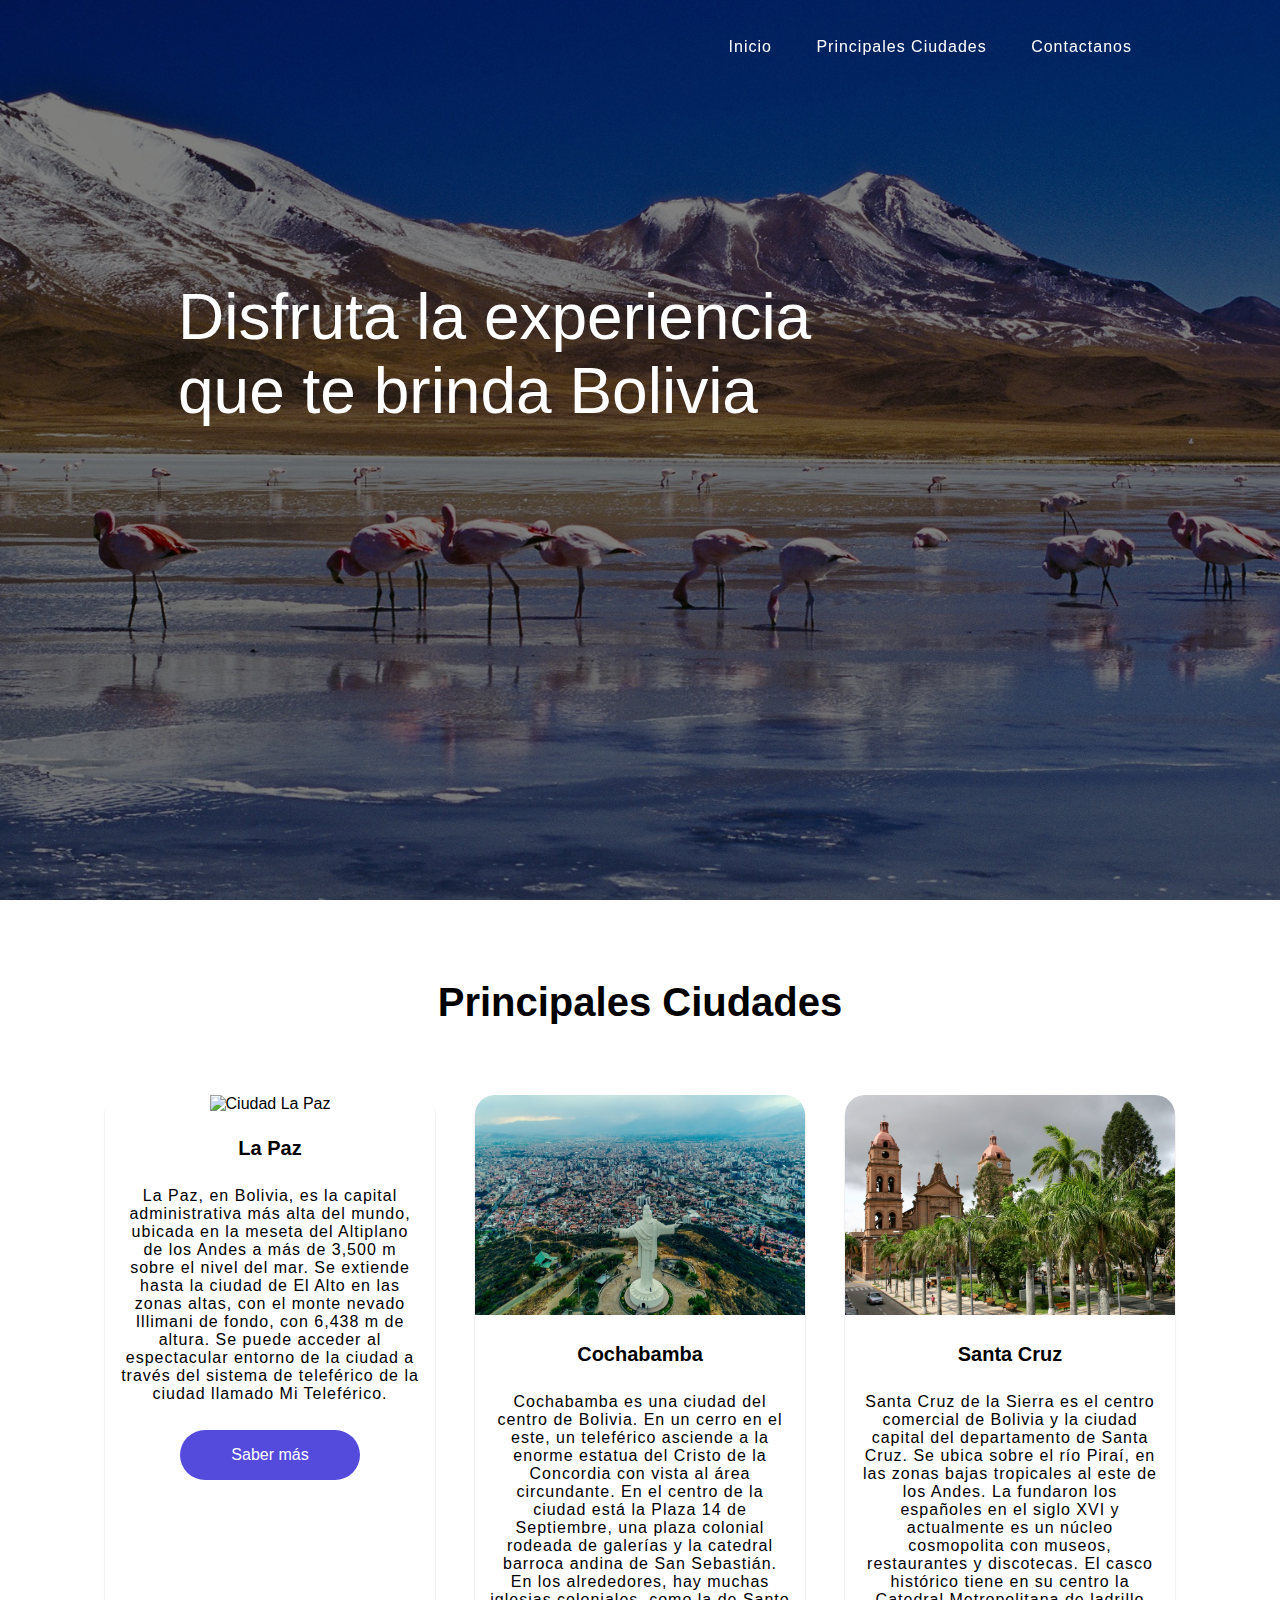
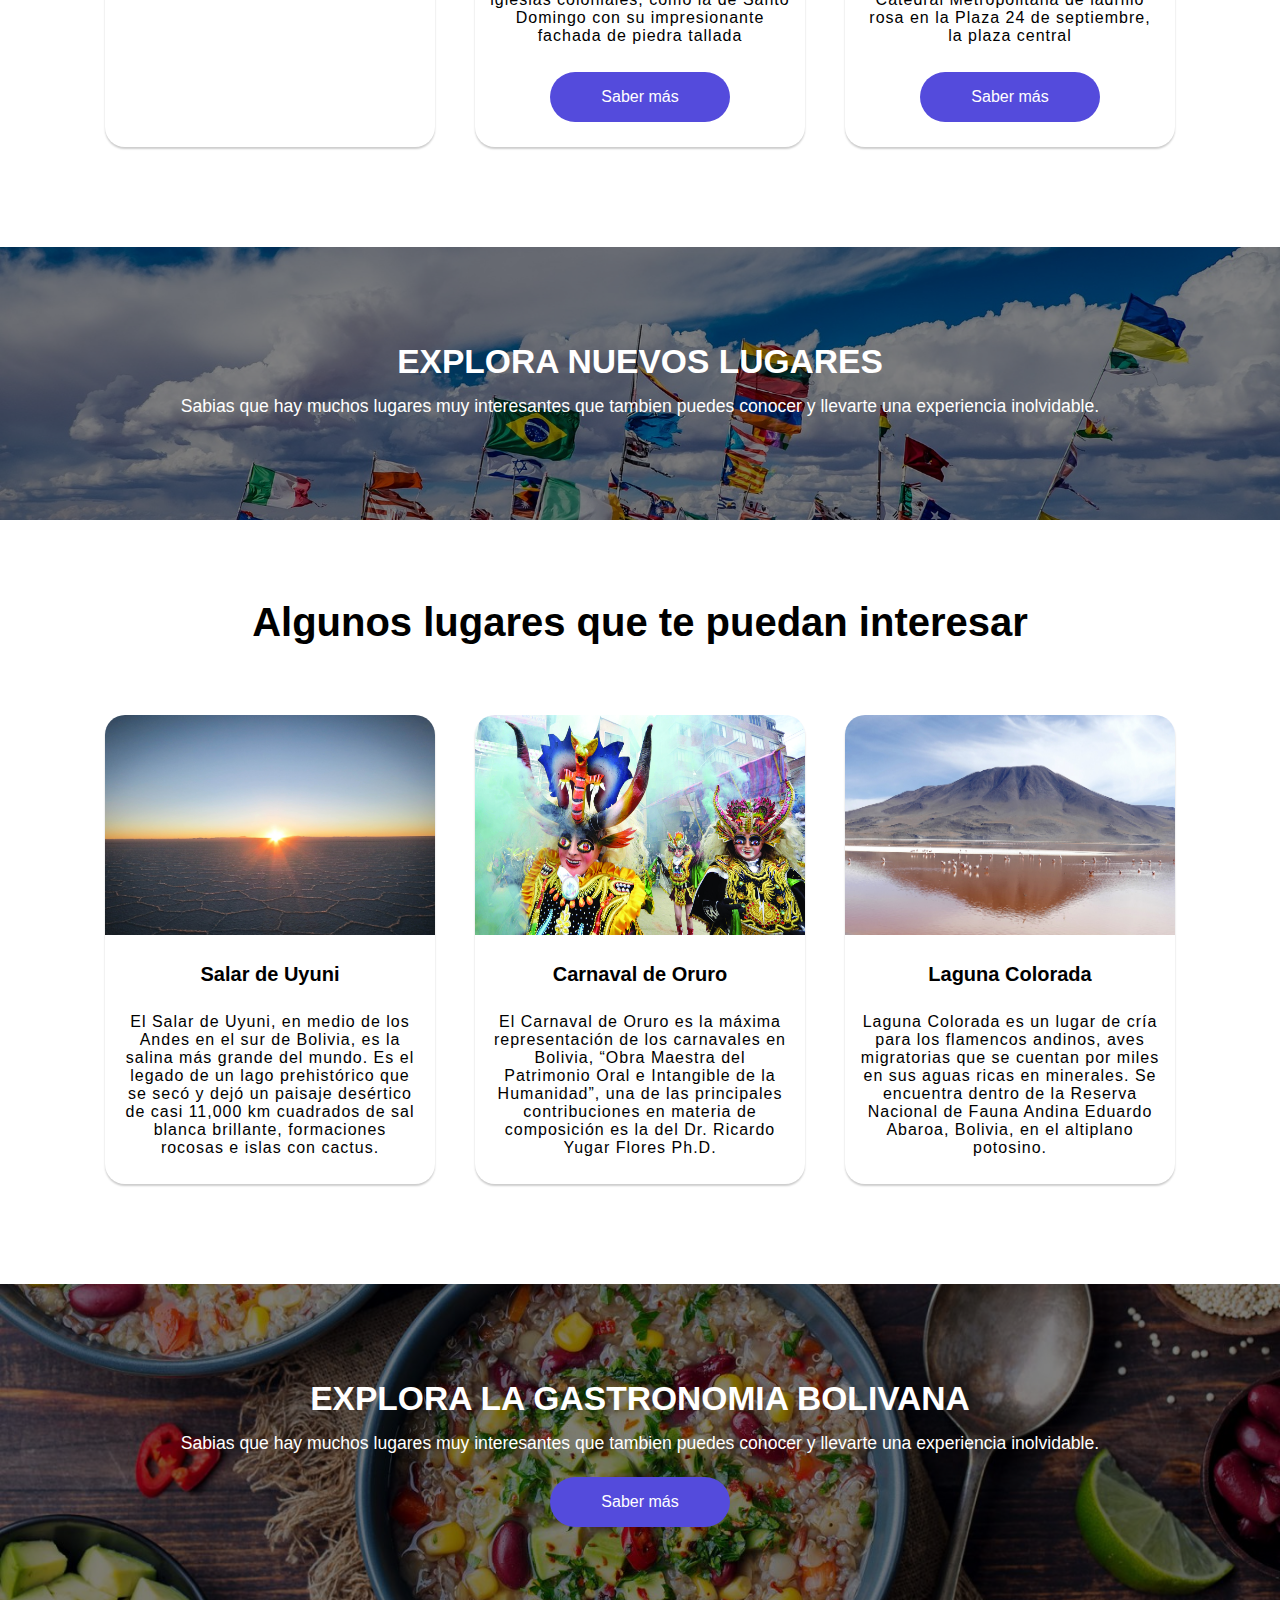
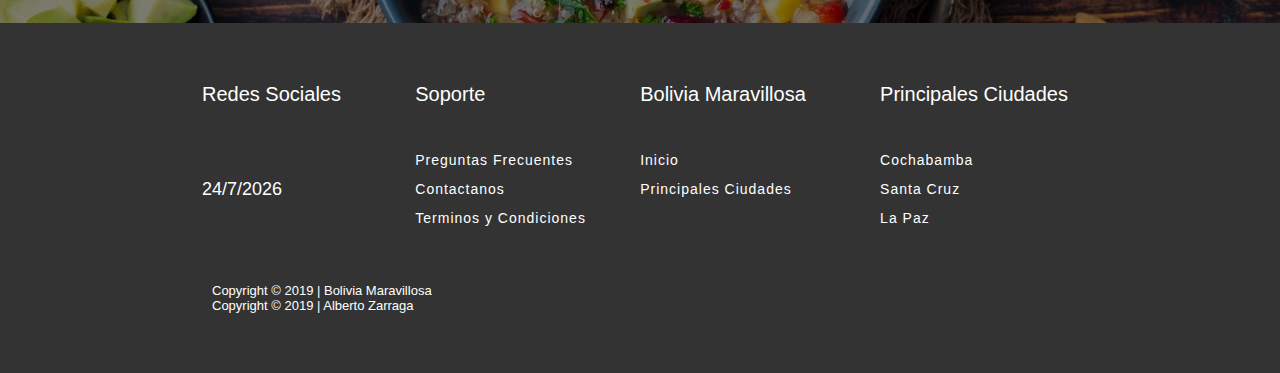
==== commit f9b48811: "Actualizacion de datos" ====
--- a/index.html
+++ b/index.html
@@ -25,7 +25,6 @@
         <ul>
           <li><a href="index.html">Inicio</a></li>
           <li><a href="index.html#principales">Principales Ciudades</a></li>
-          <li><a href="html/explora.html">Explora</a></li>
           <li><a href="html/contacto.html">Contactanos</a></li>
         </ul>
       </nav>
@@ -40,7 +39,6 @@
       <div class="degrade">
         <div class="bienvenido">
           <h1>Disfruta la experiencia que te brinda Bolivia</h1>
-          <a class="btn" href="#">Explorar</a>
         </div>
       </div>
 
@@ -53,25 +51,29 @@
     <div class="card">
       <img src="img/lapaz.jpg" alt="Ciudad La Paz">
       <h4>La Paz</h4>
-      <p>Lorem ipsum, dolor sit amet consectetur adipisicing elit. Necessitatibus quidem itaque dolores natus minima
-        consectetur molestias veniam, mollitia, assumenda dignissimos in consequatur iusto harum adipisci culpa nisi
-        atque magnam quisquam?</p>
+      <p>La Paz, en Bolivia, es la capital administrativa más alta del mundo, ubicada en la meseta del Altiplano de los
+        Andes a más de 3,500 m sobre el nivel del mar. Se extiende hasta la ciudad de El Alto en las zonas altas, con el
+        monte nevado Illimani de fondo, con 6,438 m de altura. Se puede acceder al espectacular entorno de la ciudad a
+        través del sistema de teleférico de la ciudad llamado Mi Teleférico.</p>
       <a href="html/lapaz.html" class="btn">Saber más</a>
     </div>
     <div class="card">
       <img src="img/cbba.jpg" alt="Ciudad La Paz">
       <h4>Cochabamba</h4>
-      <p>Lorem ipsum, dolor sit amet consectetur adipisicing elit. Necessitatibus quidem itaque dolores natus minima
-        consectetur molestias veniam, mollitia, assumenda dignissimos in consequatur iusto harum adipisci culpa nisi
-        atque magnam quisquam?</p>
+      <p>Cochabamba es una ciudad del centro de Bolivia. En un cerro en el este, un teleférico asciende a la enorme
+        estatua del Cristo de la Concordia con vista al área circundante. En el centro de la ciudad está la Plaza 14 de
+        Septiembre, una plaza colonial rodeada de galerías y la catedral barroca andina de San Sebastián. En los
+        alrededores, hay muchas iglesias coloniales, como la de Santo Domingo con su impresionante fachada de piedra
+        tallada</p>
       <a href="html/cochabamba.html" class="btn">Saber más</a>
     </div>
     <div class="card">
       <img src="img/santacruz.jpg" alt="Ciudad La Paz">
       <h4>Santa Cruz</h4>
-      <p>Lorem ipsum, dolor sit amet consectetur adipisicing elit. Necessitatibus quidem itaque dolores natus minima
-        consectetur molestias veniam, mollitia, assumenda dignissimos in consequatur iusto harum adipisci culpa nisi
-        atque magnam quisquam?</p>
+      <p>Santa Cruz de la Sierra es el centro comercial de Bolivia y la ciudad capital del departamento de Santa Cruz.
+        Se ubica sobre el río Piraí, en las zonas bajas tropicales al este de los Andes. La fundaron los españoles en el
+        siglo XVI y actualmente es un núcleo cosmopolita con museos, restaurantes y discotecas. El casco histórico tiene
+        en su centro la Catedral Metropolitana de ladrillo rosa en la Plaza 24 de septiembre, la plaza central</p>
       <a href="html/santacruz.html" class="btn">Saber más</a>
     </div>
   </div>
@@ -84,7 +86,6 @@
         <h4>Sabias que hay muchos lugares muy interesantes que tambien
           puedes conocer y llevarte una experiencia inolvidable.
         </h4>
-        <a href="html/explora.html" class="btn">Saber más</a>
       </div>
     </div>
   </div>
@@ -95,26 +96,26 @@
     <div class="card">
       <img src="img/uyuni.jpg" alt="Ciudad La Paz">
       <h4>Salar de Uyuni</h4>
-      <p>Lorem ipsum, dolor sit amet consectetur adipisicing elit. Necessitatibus quidem itaque dolores natus minima
-        consectetur molestias veniam, mollitia, assumenda dignissimos in consequatur iusto harum adipisci culpa nisi
-        atque magnam quisquam?</p>
-      <a href="" class="btn">Saber más</a>
+      <p>El Salar de Uyuni, en medio de los Andes en el sur de Bolivia, es la salina más grande del mundo. Es el legado
+        de un lago prehistórico que se secó y dejó un paisaje desértico de casi 11,000 km cuadrados de sal blanca
+        brillante, formaciones rocosas e islas con cactus.</p>
+
     </div>
     <div class="card">
       <img src="img/carnaval.jpg" alt="Ciudad La Paz">
       <h4>Carnaval de Oruro</h4>
-      <p>Lorem ipsum, dolor sit amet consectetur adipisicing elit. Necessitatibus quidem itaque dolores natus minima
-        consectetur molestias veniam, mollitia, assumenda dignissimos in consequatur iusto harum adipisci culpa nisi
-        atque magnam quisquam?</p>
-      <a href="" class="btn">Saber más</a>
+      <p>El Carnaval de Oruro es la máxima representación de los carnavales en Bolivia, “Obra Maestra del Patrimonio
+        Oral e Intangible de la Humanidad”, una de las principales contribuciones en materia de composición es la del
+        Dr. Ricardo Yugar Flores Ph.D.</p>
+
     </div>
     <div class="card">
       <img src="img/lagunacolorada.jpg" alt="Ciudad La Paz">
       <h4>Laguna Colorada</h4>
-      <p>Lorem ipsum, dolor sit amet consectetur adipisicing elit. Necessitatibus quidem itaque dolores natus minima
-        consectetur molestias veniam, mollitia, assumenda dignissimos in consequatur iusto harum adipisci culpa nisi
-        atque magnam quisquam?</p>
-      <a href="" class="btn">Saber más</a>
+      <p>Laguna Colorada es un lugar de cría para los flamencos andinos, aves migratorias que se cuentan por miles en
+        sus aguas ricas en minerales. Se encuentra dentro de la Reserva Nacional de Fauna Andina Eduardo Abaroa,
+        Bolivia, en el altiplano potosino.</p>
+
     </div>
   </div>
 
@@ -126,7 +127,7 @@
         <h4>Sabias que hay muchos lugares muy interesantes que tambien
           puedes conocer y llevarte una experiencia inolvidable.
         </h4>
-        <a href="html/explora.html" class="btn">Saber más</a>
+        <a href="index.html#principales" class="btn">Saber más</a>
       </div>
     </div>
   </div>
@@ -143,7 +144,7 @@
           <i class="fab fa-instagram icon-social"></i>
           <i class="fab fa-youtube icon-social"></i>
           <div class="hora">
-              <script src="js/hora.js"></script>
+            <script src="js/hora.js"></script>
           </div>
         </div>
         <div class="soporte">
@@ -159,7 +160,6 @@
           <ul>
             <li class="list-footer"><a class="a-footer" href="index.html">Inicio</a></li>
             <li class="list-footer"><a class="a-footer" href="index.html#principales">Principales Ciudades</a></li>
-            <li class="list-footer"><a class="a-footer" href="html/explora.html">Explora</a></li>
           </ul>
         </div>
         <div class="ciudades">
--- a/css/pequeno.css
+++ b/css/pequeno.css
@@ -64,11 +64,23 @@
 
     /*Navegacion*/
     nav {
-        margin: 0 auto;
+        margin: 0;
         max-width: 760px;
         background-color: #000;
         height: auto;
+        text-align: right;
+        width: auto;
+        padding: 0;
     }
+    .container{
+        width: 80%;
+        margin: auto;
+        height: auto;
+        position: relative;
+        box-sizing: border-box;
+        padding: 0;
+    }
+
     .navigation {
         list-style: none;
         text-align: center;
@@ -94,5 +106,9 @@
     }
     .responsive li {
         display: block;
+        height: auto;
+        width: auto;
+        text-align: center;
+        color: #fff
     }
 }